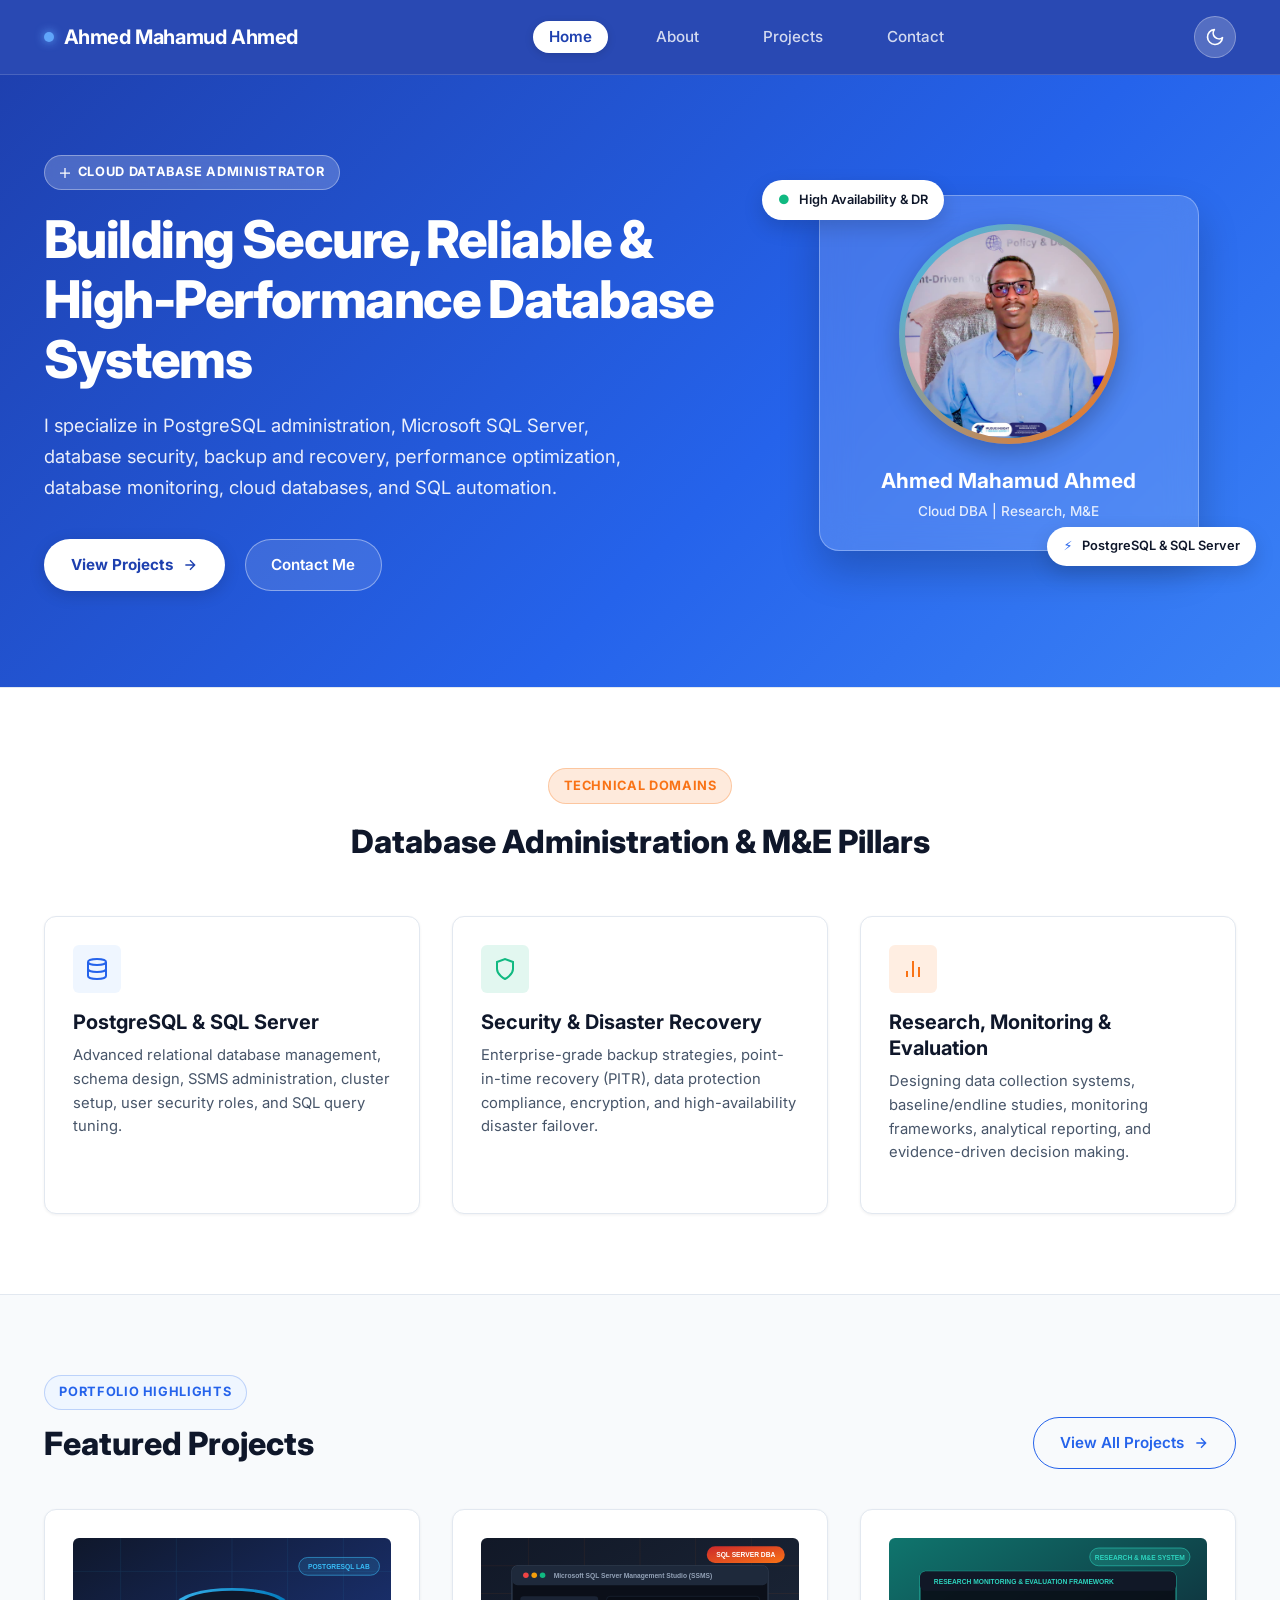
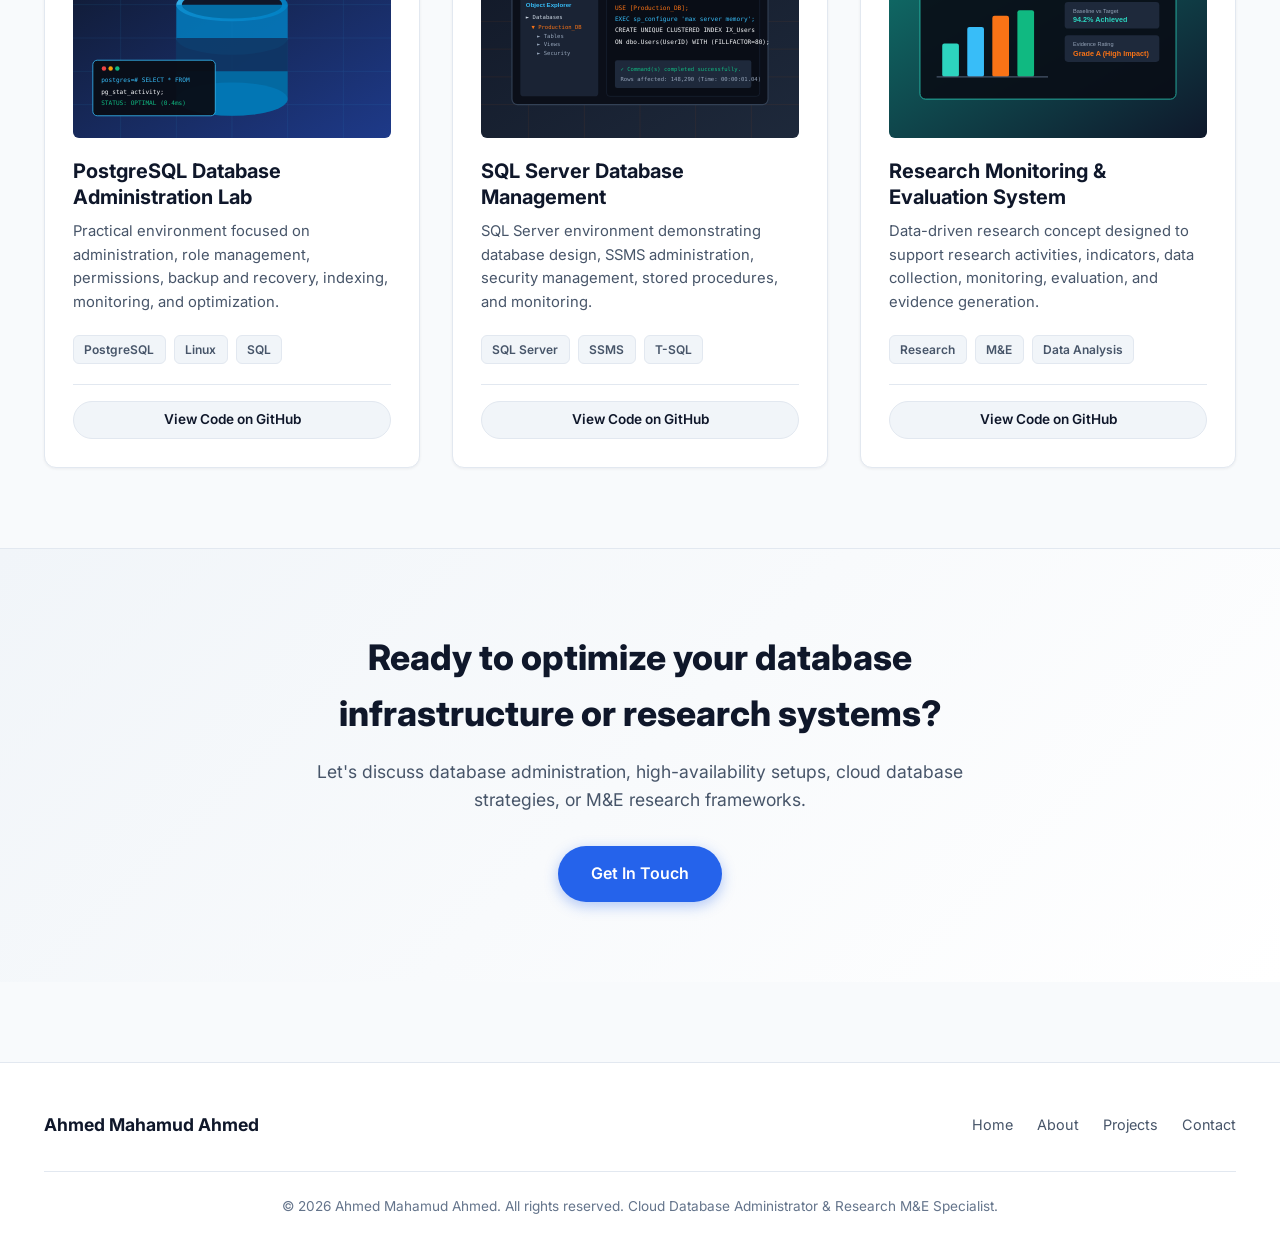
==== index.html @ e93e739c "Initial commit: Complete portfolio website for Ahmed Mahamud Ahmed" ====
<!DOCTYPE html>
<html lang="en" data-theme="light">
<head>
  <meta charset="UTF-8" />
  <meta name="viewport" content="width=device-width, initial-scale=1.0" />
  <title>Ahmed Mahamud Ahmed | Cloud Database Administrator</title>
  <meta name="description" content="Ahmed Mahamud Ahmed is a Computer Science professional focused on Cloud Database Administration, PostgreSQL, SQL Server, database security, performance optimization, research, monitoring and evaluation." />
  
  <!-- Open Graph Meta Tags -->
  <meta property="og:title" content="Ahmed Mahamud Ahmed | Cloud Database Administrator" />
  <meta property="og:description" content="Specializing in PostgreSQL administration, Microsoft SQL Server, database security, cloud databases, research, monitoring & evaluation." />
  <meta property="og:type" content="website" />
  <meta property="og:image" content="assets/images/profile/profile-photo.jpg" />

  <!-- Google Fonts & Stylesheet -->
  <link rel="preconnect" href="https://fonts.googleapis.com">
  <link rel="preconnect" href="https://fonts.gstatic.com" crossorigin>
  <link href="https://fonts.googleapis.com/css2?family=Inter:wght@400;500;600;700;800&display=swap" rel="stylesheet">
  <link rel="stylesheet" href="css/style.css" />
</head>
<body>

  <!-- Navigation Bar -->
  <header class="navbar" id="navbar">
    <div class="container nav-container">
      <a href="index.html" class="nav-brand">
        <span class="brand-dot"></span>
        Ahmed Mahamud Ahmed
      </a>

      <nav>
        <ul class="nav-links">
          <li><a href="index.html" class="nav-link active">Home</a></li>
          <li><a href="about.html" class="nav-link">About</a></li>
          <li><a href="projects.html" class="nav-link">Projects</a></li>
          <li><a href="contact.html" class="nav-link">Contact</a></li>
        </ul>
      </nav>

      <div class="nav-actions">
        <button class="theme-toggle-btn" aria-label="Toggle Theme"></button>
        <button class="mobile-toggle-btn" aria-label="Open Navigation Menu">☰</button>
      </div>
    </div>
  </header>

  <!-- Mobile Drawer Overlay -->
  <div class="mobile-menu-overlay" id="mobile-menu-overlay">
    <div class="mobile-drawer">
      <div class="mobile-drawer-header">
        <span class="nav-brand">Ahmed Mahamud</span>
        <button class="mobile-drawer-close mobile-toggle-btn" aria-label="Close Navigation Menu">✕</button>
      </div>
      <ul class="mobile-nav-links">
        <li><a href="index.html" class="mobile-nav-link active">Home</a></li>
        <li><a href="about.html" class="mobile-nav-link">About</a></li>
        <li><a href="projects.html" class="mobile-nav-link">Projects</a></li>
        <li><a href="contact.html" class="mobile-nav-link">Contact</a></li>
      </ul>
      <div style="margin-top: auto; padding-top: 2rem;">
        <button class="theme-toggle-btn" style="width: 100%; border-radius: var(--radius-md);" aria-label="Toggle Theme">Toggle Dark/Light Mode</button>
      </div>
    </div>
  </div>

  <main>
    <!-- HERO SECTION (Vivid Royal Blue Header in Light Mode) -->
    <section class="hero-section">
      <div class="container hero-grid">
        <div class="hero-content reveal">
          <div class="hero-badge">
            <span class="badge badge-hero">
              <svg width="12" height="12" viewBox="0 0 24 24" fill="none" stroke="currentColor" stroke-width="2.5"><path d="M12 2v20M2 12h20"></path></svg>
              CLOUD DATABASE ADMINISTRATOR
            </span>
          </div>

          <h1 class="hero-title">
            Building Secure, Reliable &amp; <span class="hero-title-accent">High-Performance</span> Database Systems
          </h1>

          <p class="hero-subtitle">
            I specialize in PostgreSQL administration, Microsoft SQL Server, database security, backup and recovery, performance optimization, database monitoring, cloud databases, and SQL automation.
          </p>

          <div class="hero-actions">
            <a href="projects.html" class="btn btn-hero-white">
              View Projects
              <svg width="16" height="16" viewBox="0 0 24 24" fill="none" stroke="currentColor" stroke-width="2"><path d="M5 12h14M12 5l7 7-7 7"></path></svg>
            </a>
            <a href="contact.html" class="btn btn-hero-outline">
              Contact Me
            </a>
          </div>
        </div>

        <!-- HERO PROFILE CARD -->
        <div class="hero-visual-container reveal">
          <div class="stat-pill stat-pill-top">
            <span style="color: #10B981;">●</span> High Availability &amp; DR
          </div>

          <div class="profile-card">
            <div class="profile-image-frame">
              <img src="assets/images/profile/profile-photo.jpg" alt="Ahmed Mahamud Ahmed" class="profile-img-preview" />
            </div>

            <div class="profile-info">
              <h3>Ahmed Mahamud Ahmed</h3>
              <p>Cloud DBA | Research, M&amp;E</p>
            </div>
          </div>

          <div class="stat-pill stat-pill-bottom">
            <span style="color: #2563EB;">⚡</span> PostgreSQL &amp; SQL Server
          </div>
        </div>
      </div>
    </section>

    <!-- CORE EXPERTISE OVERVIEW -->
    <section class="section-padding" style="background-color: var(--bg-secondary); border-top: 1px solid var(--border-color); border-bottom: 1px solid var(--border-color);">
      <div class="container">
        <div style="text-align: center; max-width: 650px; margin: 0 auto 3rem auto;" class="reveal">
          <span class="badge badge-warm" style="margin-bottom: 0.8rem;">TECHNICAL DOMAINS</span>
          <h2 style="font-size: 2rem; font-weight: 800; color: var(--text-primary);">Database Administration &amp; M&amp;E Pillars</h2>
        </div>

        <div class="grid grid-3">
          <div class="card reveal">
            <div class="tech-icon-box" style="margin-bottom: 1rem;">
              <svg width="24" height="24" viewBox="0 0 24 24" fill="none" stroke="currentColor" stroke-width="2"><ellipse cx="12" cy="5" rx="9" ry="3"></ellipse><path d="M21 12c0 1.66-4 3-9 3s-9-1.34-9-3"></path><path d="M3 5v14c0 1.66 4 3 9 3s9-1.34 9-3V5"></path></svg>
            </div>
            <h3 class="card-title">PostgreSQL &amp; SQL Server</h3>
            <p class="card-desc">Advanced relational database management, schema design, SSMS administration, cluster setup, user security roles, and SQL query tuning.</p>
          </div>

          <div class="card reveal">
            <div class="tech-icon-box" style="margin-bottom: 1rem; background: rgba(16, 185, 129, 0.12); color: #10B981;">
              <svg width="24" height="24" viewBox="0 0 24 24" fill="none" stroke="currentColor" stroke-width="2"><path d="M12 22s8-4 8-10V5l-8-3-8 3v7c0 6 8 10 8 10z"></path></svg>
            </div>
            <h3 class="card-title">Security &amp; Disaster Recovery</h3>
            <p class="card-desc">Enterprise-grade backup strategies, point-in-time recovery (PITR), data protection compliance, encryption, and high-availability disaster failover.</p>
          </div>

          <div class="card reveal">
            <div class="tech-icon-box" style="margin-bottom: 1rem; background: rgba(249, 115, 22, 0.12); color: var(--accent-warm);">
              <svg width="24" height="24" viewBox="0 0 24 24" fill="none" stroke="currentColor" stroke-width="2"><line x1="18" y1="20" x2="18" y2="10"></line><line x1="12" y1="20" x2="12" y2="4"></line><line x1="6" y1="20" x2="6" y2="14"></line></svg>
            </div>
            <h3 class="card-title">Research, Monitoring &amp; Evaluation</h3>
            <p class="card-desc">Designing data collection systems, baseline/endline studies, monitoring frameworks, analytical reporting, and evidence-driven decision making.</p>
          </div>
        </div>
      </div>
    </section>

    <!-- FEATURED PROJECTS HIGHLIGHT -->
    <section class="section-padding">
      <div class="container">
        <div style="display: flex; justify-content: space-between; align-items: flex-end; margin-bottom: 2.5rem;" class="reveal">
          <div>
            <span class="badge badge-primary" style="margin-bottom: 0.5rem;">PORTFOLIO HIGHLIGHTS</span>
            <h2 style="font-size: 2rem; font-weight: 800; color: var(--text-primary);">Featured Projects</h2>
          </div>
          <a href="projects.html" class="btn btn-outline">
            View All Projects
            <svg width="16" height="16" viewBox="0 0 24 24" fill="none" stroke="currentColor" stroke-width="2"><path d="M5 12h14M12 5l7 7-7 7"></path></svg>
          </a>
        </div>

        <div class="grid grid-3">
          <div class="card reveal">
            <div class="card-img-container">
              <img src="assets/images/projects/project1.svg" alt="PostgreSQL Lab" class="card-img" />
            </div>
            <h3 class="card-title">PostgreSQL Database Administration Lab</h3>
            <p class="card-desc">Practical environment focused on administration, role management, permissions, backup and recovery, indexing, monitoring, and optimization.</p>
            <div class="card-tags">
              <span class="tech-tag">PostgreSQL</span>
              <span class="tech-tag">Linux</span>
              <span class="tech-tag">SQL</span>
            </div>
            <div class="card-actions">
              <a href="https://github.com/Garjoox/Ahmed-mohamud" target="_blank" rel="noopener" class="btn btn-secondary btn-sm" style="width: 100%; text-align: center;">View Code on GitHub</a>
            </div>
          </div>

          <div class="card reveal">
            <div class="card-img-container">
              <img src="assets/images/projects/project2.svg" alt="SQL Server Management" class="card-img" />
            </div>
            <h3 class="card-title">SQL Server Database Management</h3>
            <p class="card-desc">SQL Server environment demonstrating database design, SSMS administration, security management, stored procedures, and monitoring.</p>
            <div class="card-tags">
              <span class="tech-tag">SQL Server</span>
              <span class="tech-tag">SSMS</span>
              <span class="tech-tag">T-SQL</span>
            </div>
            <div class="card-actions">
              <a href="https://github.com/Garjoox/Ahmed-mohamud" target="_blank" rel="noopener" class="btn btn-secondary btn-sm" style="width: 100%; text-align: center;">View Code on GitHub</a>
            </div>
          </div>

          <div class="card reveal">
            <div class="card-img-container">
              <img src="assets/images/projects/project6.svg" alt="Research Monitoring & Evaluation" class="card-img" />
            </div>
            <h3 class="card-title">Research Monitoring &amp; Evaluation System</h3>
            <p class="card-desc">Data-driven research concept designed to support research activities, indicators, data collection, monitoring, evaluation, and evidence generation.</p>
            <div class="card-tags">
              <span class="tech-tag">Research</span>
              <span class="tech-tag">M&amp;E</span>
              <span class="tech-tag">Data Analysis</span>
            </div>
            <div class="card-actions">
              <a href="https://github.com/Garjoox/Ahmed-mohamud" target="_blank" rel="noopener" class="btn btn-secondary btn-sm" style="width: 100%; text-align: center;">View Code on GitHub</a>
            </div>
          </div>
        </div>
      </div>
    </section>

    <!-- CALL TO ACTION BANNER -->
    <section class="section-padding" style="background: linear-gradient(135deg, var(--bg-tertiary) 0%, var(--bg-secondary) 100%); border-top: 1px solid var(--border-color);">
      <div class="container" style="text-align: center; max-width: 750px;">
        <h2 style="font-size: 2.2rem; font-weight: 800; color: var(--text-primary); margin-bottom: 1rem;" class="reveal">
          Ready to optimize your database infrastructure or research systems?
        </h2>
        <p style="font-size: 1.1rem; color: var(--text-secondary); margin-bottom: 2rem;" class="reveal">
          Let's discuss database administration, high-availability setups, cloud database strategies, or M&amp;E research frameworks.
        </p>
        <a href="contact.html" class="btn btn-primary reveal" style="padding: 0.9rem 2rem; font-size: 1rem;">
          Get In Touch
        </a>
      </div>
    </section>
  </main>

  <!-- Footer -->
  <footer class="footer">
    <div class="container">
      <div class="footer-content">
        <div class="footer-brand">
          Ahmed Mahamud Ahmed
        </div>
        <ul class="footer-links">
          <li><a href="index.html" class="footer-link">Home</a></li>
          <li><a href="about.html" class="footer-link">About</a></li>
          <li><a href="projects.html" class="footer-link">Projects</a></li>
          <li><a href="contact.html" class="footer-link">Contact</a></li>
        </ul>
      </div>
      <div class="footer-bottom">
        &copy; 2026 Ahmed Mahamud Ahmed. All rights reserved. Cloud Database Administrator &amp; Research M&amp;E Specialist.
      </div>
    </div>
  </footer>

  <!-- JavaScript Modules -->
  <script src="js/theme.js"></script>
  <script src="js/main.js"></script>
</body>
</html>
---- css/style.css ----
/* ==========================================================================
   AHMED MAHAMUD AHMED - PORTFOLIO DESIGN SYSTEM
   Cloud Database Administrator | PostgreSQL | SQL Server | Research M&E
   ========================================================================== */

/* --------------------------------------------------------------------------
   1. CSS Custom Properties / Design Tokens
   -------------------------------------------------------------------------- */
:root {
  /* Default Light Theme Palette (Inspired by Vibrant Royal Blue Header) */
  --bg-primary: #F8FAFC;
  --bg-secondary: #FFFFFF;
  --bg-tertiary: #F1F5F9;
  --bg-glass: rgba(255, 255, 255, 0.85);
  
  --hero-bg: linear-gradient(135deg, #1E40AF 0%, #2563EB 60%, #3B82F6 100%);
  --hero-text: #FFFFFF;
  --hero-text-muted: rgba(255, 255, 255, 0.9);
  
  --text-primary: #0F172A;
  --text-secondary: #475569;
  --text-muted: #64748B;
  
  --accent-primary: #2563EB;
  --accent-hover: #1D4ED8;
  --accent-light: #EFF6FF;
  --accent-secondary: #0D9488;
  --accent-warm: #F97316;
  
  --border-color: #E2E8F0;
  --border-focus: #2563EB;
  --glass-border: rgba(226, 232, 240, 0.8);
  
  --shadow-sm: 0 1px 3px rgba(15, 23, 42, 0.06);
  --shadow-md: 0 4px 12px rgba(15, 23, 42, 0.08);
  --shadow-lg: 0 12px 28px rgba(15, 23, 42, 0.12);
  --shadow-glow: 0 0 30px rgba(37, 99, 235, 0.25);
  
  --radius-sm: 6px;
  --radius-md: 12px;
  --radius-lg: 20px;
  --radius-full: 9999px;
  
  --font-family: 'Inter', system-ui, -apple-system, BlinkMacSystemFont, 'Segoe UI', Roboto, sans-serif;
  --font-code: 'JetBrains Mono', Consolas, Monaco, monospace;
  --transition-fast: 0.2s cubic-bezier(0.4, 0, 0.2, 1);
  --transition-normal: 0.3s cubic-bezier(0.4, 0, 0.2, 1);
}

[data-theme="dark"] {
  /* Dark Theme Palette */
  --bg-primary: #0B0F19;
  --bg-secondary: #111827;
  --bg-tertiary: #1E293B;
  --bg-glass: rgba(17, 24, 39, 0.88);
  
  --hero-bg: linear-gradient(135deg, #0B0F19 0%, #1E293B 70%, #0F172A 100%);
  --hero-text: #F8FAFC;
  --hero-text-muted: #94A3B8;
  
  --text-primary: #F8FAFC;
  --text-secondary: #94A3B8;
  --text-muted: #64748B;
  
  --accent-primary: #38BDF8;
  --accent-hover: #7DD3FC;
  --accent-light: rgba(56, 189, 248, 0.12);
  --accent-secondary: #2DD4BF;
  --accent-warm: #FB923C;
  
  --border-color: #1E293B;
  --border-focus: #38BDF8;
  --glass-border: rgba(255, 255, 255, 0.1);
  
  --shadow-sm: 0 1px 3px rgba(0, 0, 0, 0.4);
  --shadow-md: 0 4px 14px rgba(0, 0, 0, 0.45);
  --shadow-lg: 0 16px 32px rgba(0, 0, 0, 0.6);
  --shadow-glow: 0 0 30px rgba(56, 189, 248, 0.25);
}

/* --------------------------------------------------------------------------
   2. Reset & Global Styles
   -------------------------------------------------------------------------- */
*, *::before, *::after {
  box-sizing: border-box;
  margin: 0;
  padding: 0;
}

html {
  scroll-behavior: smooth;
  font-size: 16px;
}

body {
  font-family: var(--font-family);
  background-color: var(--bg-primary);
  color: var(--text-primary);
  line-height: 1.6;
  transition: background-color var(--transition-normal), color var(--transition-normal);
  overflow-x: hidden;
  min-height: 100vh;
  display: flex;
  flex-direction: column;
}

main {
  flex: 1 0 auto;
}

a {
  color: var(--accent-primary);
  text-decoration: none;
  transition: color var(--transition-fast);
}

a:hover {
  color: var(--accent-hover);
}

img {
  max-width: 100%;
  height: auto;
  display: block;
}

button, input, select, textarea {
  font-family: inherit;
  font-size: inherit;
}

:focus-visible {
  outline: 2px solid var(--accent-primary);
  outline-offset: 3px;
}

/* --------------------------------------------------------------------------
   3. Container & Layout Utilities
   -------------------------------------------------------------------------- */
.container {
  width: 100%;
  max-width: 1240px;
  margin: 0 auto;
  padding: 0 1.5rem;
}

.section-padding {
  padding: 5rem 0;
}

.grid {
  display: grid;
  gap: 2rem;
}

.grid-1 { grid-template-columns: 1fr; }
.grid-2 { grid-template-columns: repeat(2, 1fr); }
.grid-3 { grid-template-columns: repeat(3, 1fr); }
.grid-4 { grid-template-columns: repeat(4, 1fr); }

@media (max-width: 1024px) {
  .grid-3, .grid-4 { grid-template-columns: repeat(2, 1fr); }
}

@media (max-width: 640px) {
  .grid-2, .grid-3, .grid-4 { grid-template-columns: 1fr; }
  .section-padding { padding: 3.5rem 0; }
}

/* Flex utilities */
.flex { display: flex; }
.flex-col { flex-direction: column; }
.items-center { align-items: center; }
.justify-between { justify-content: space-between; }
.justify-center { justify-content: center; }
.gap-1 { gap: 0.5rem; }
.gap-2 { gap: 1rem; }
.gap-3 { gap: 1.5rem; }
.gap-4 { gap: 2rem; }

/* --------------------------------------------------------------------------
   4. Navigation Bar
   -------------------------------------------------------------------------- */
.navbar {
  position: sticky;
  top: 0;
  z-index: 1000;
  background-color: var(--bg-glass);
  backdrop-filter: blur(12px);
  -webkit-backdrop-filter: blur(12px);
  border-bottom: 1px solid var(--glass-border);
  transition: background-color var(--transition-normal), border-color var(--transition-normal);
  padding: 1rem 0;
}

[data-theme="light"] .navbar {
  background-color: rgba(30, 64, 175, 0.95);
  border-bottom: 1px solid rgba(255, 255, 255, 0.15);
}

.nav-container {
  display: flex;
  align-items: center;
  justify-content: space-between;
}

.nav-brand {
  font-size: 1.25rem;
  font-weight: 700;
  color: var(--text-primary);
  display: flex;
  align-items: center;
  gap: 0.6rem;
  letter-spacing: -0.02em;
}

[data-theme="light"] .nav-brand {
  color: #FFFFFF;
}

.brand-dot {
  width: 10px;
  height: 10px;
  background-color: var(--accent-primary);
  border-radius: 50%;
  box-shadow: 0 0 10px var(--accent-primary);
}

[data-theme="light"] .brand-dot {
  background-color: #60A5FA;
  box-shadow: 0 0 10px #60A5FA;
}

.nav-links {
  display: flex;
  align-items: center;
  gap: 2rem;
  list-style: none;
}

.nav-link {
  font-weight: 500;
  font-size: 0.95rem;
  color: var(--text-secondary);
  position: relative;
  padding: 0.4rem 1rem;
  border-radius: var(--radius-full);
  transition: all var(--transition-fast);
}

[data-theme="light"] .nav-link {
  color: rgba(255, 255, 255, 0.8);
}

.nav-link:hover {
  color: var(--accent-primary);
}

[data-theme="light"] .nav-link:hover {
  color: #FFFFFF;
  background: rgba(255, 255, 255, 0.15);
}

.nav-link.active {
  color: var(--accent-primary);
  font-weight: 600;
}

[data-theme="light"] .nav-link.active {
  color: #1E40AF;
  background-color: #FFFFFF;
  box-shadow: 0 2px 8px rgba(0, 0, 0, 0.15);
}

.nav-actions {
  display: flex;
  align-items: center;
  gap: 1rem;
}

/* Theme Toggle Button */
.theme-toggle-btn {
  background: var(--bg-tertiary);
  border: 1px solid var(--border-color);
  color: var(--text-primary);
  width: 42px;
  height: 42px;
  border-radius: var(--radius-full);
  display: flex;
  align-items: center;
  justify-content: center;
  cursor: pointer;
  transition: all var(--transition-fast);
}

[data-theme="light"] .theme-toggle-btn {
  background: rgba(255, 255, 255, 0.2);
  border-color: rgba(255, 255, 255, 0.3);
  color: #FFFFFF;
}

.theme-toggle-btn:hover {
  border-color: var(--accent-primary);
  color: var(--accent-primary);
  transform: translateY(-1px);
}

[data-theme="light"] .theme-toggle-btn:hover {
  background: rgba(255, 255, 255, 0.3);
  color: #FFFFFF;
}

/* Mobile Hamburger Toggle */
.mobile-toggle-btn {
  display: none;
  background: none;
  border: none;
  color: var(--text-primary);
  font-size: 1.5rem;
  cursor: pointer;
  padding: 0.4rem;
}

[data-theme="light"] .mobile-toggle-btn {
  color: #FFFFFF;
}

/* Mobile Menu Drawer */
.mobile-menu-overlay {
  position: fixed;
  top: 0;
  left: 0;
  width: 100vw;
  height: 100vh;
  background: rgba(15, 23, 42, 0.6);
  backdrop-filter: blur(4px);
  z-index: 1050;
  opacity: 0;
  visibility: hidden;
  transition: all var(--transition-normal);
}

.mobile-menu-overlay.is-active {
  opacity: 1;
  visibility: visible;
}

.mobile-drawer {
  position: fixed;
  top: 0;
  right: -300px;
  width: 280px;
  height: 100vh;
  background: var(--bg-secondary);
  z-index: 1100;
  padding: 2rem 1.5rem;
  display: flex;
  flex-direction: column;
  justify-content: space-between;
  box-shadow: var(--shadow-lg);
  transition: right var(--transition-normal);
}

.mobile-menu-overlay.is-active .mobile-drawer {
  right: 0;
}

.mobile-drawer-header {
  display: flex;
  align-items: center;
  justify-content: space-between;
  padding-bottom: 1.5rem;
  border-bottom: 1px solid var(--border-color);
}

.mobile-nav-links {
  list-style: none;
  display: flex;
  flex-direction: column;
  gap: 1.25rem;
  margin-top: 2rem;
}

.mobile-nav-link {
  font-size: 1.1rem;
  font-weight: 600;
  color: var(--text-primary);
  display: block;
}

.mobile-nav-link.active {
  color: var(--accent-primary);
}

@media (max-width: 860px) {
  .nav-links { display: none; }
  .mobile-toggle-btn { display: block; }
}

/* --------------------------------------------------------------------------
   5. Buttons & Badges
   -------------------------------------------------------------------------- */
.btn {
  display: inline-flex;
  align-items: center;
  justify-content: center;
  gap: 0.6rem;
  font-weight: 600;
  font-size: 0.95rem;
  padding: 0.8rem 1.6rem;
  border-radius: var(--radius-full);
  border: 1px solid transparent;
  cursor: pointer;
  transition: all var(--transition-fast);
  text-decoration: none;
}

.btn-primary {
  background-color: var(--accent-primary);
  color: #FFFFFF;
  box-shadow: 0 4px 14px rgba(37, 99, 235, 0.35);
}

.btn-primary:hover {
  background-color: var(--accent-hover);
  color: #FFFFFF;
  transform: translateY(-2px);
  box-shadow: 0 6px 20px rgba(37, 99, 235, 0.45);
}

.btn-hero-white {
  background-color: #FFFFFF;
  color: #1E40AF;
  font-weight: 700;
  box-shadow: 0 4px 16px rgba(0, 0, 0, 0.15);
}

.btn-hero-white:hover {
  background-color: #F8FAFC;
  transform: translateY(-2px);
  box-shadow: 0 6px 20px rgba(0, 0, 0, 0.25);
  color: #1E3A8A;
}

.btn-hero-outline {
  background: rgba(255, 255, 255, 0.12);
  color: #FFFFFF;
  border: 1px solid rgba(255, 255, 255, 0.4);
}

.btn-hero-outline:hover {
  background: rgba(255, 255, 255, 0.25);
  border-color: #FFFFFF;
  color: #FFFFFF;
  transform: translateY(-2px);
}

.btn-secondary {
  background-color: var(--bg-tertiary);
  color: var(--text-primary);
  border-color: var(--border-color);
}

.btn-secondary:hover {
  background-color: var(--bg-secondary);
  border-color: var(--accent-primary);
  color: var(--accent-primary);
  transform: translateY(-2px);
}

.btn-outline {
  background: transparent;
  color: var(--accent-primary);
  border-color: var(--accent-primary);
}

.btn-outline:hover {
  background: var(--accent-light);
  transform: translateY(-2px);
}

.btn-sm {
  padding: 0.45rem 1rem;
  font-size: 0.85rem;
}

.badge {
  display: inline-flex;
  align-items: center;
  gap: 0.4rem;
  padding: 0.4rem 0.9rem;
  border-radius: var(--radius-full);
  font-size: 0.8rem;
  font-weight: 700;
  letter-spacing: 0.05em;
  text-transform: uppercase;
}

.badge-primary {
  background: var(--accent-light);
  color: var(--accent-primary);
  border: 1px solid rgba(37, 99, 235, 0.25);
}

.badge-hero {
  background: rgba(255, 255, 255, 0.2);
  color: #FFFFFF;
  border: 1px solid rgba(255, 255, 255, 0.35);
  backdrop-filter: blur(6px);
}

.badge-warm {
  background: rgba(249, 115, 22, 0.15);
  color: var(--accent-warm);
  border: 1px solid rgba(249, 115, 22, 0.3);
}

.tech-tag {
  display: inline-block;
  padding: 0.25rem 0.65rem;
  background-color: var(--bg-tertiary);
  color: var(--text-secondary);
  border: 1px solid var(--border-color);
  border-radius: var(--radius-sm);
  font-size: 0.75rem;
  font-weight: 600;
}

/* --------------------------------------------------------------------------
   6. Hero Section (Vivid Royal Blue Header in Light Mode)
   -------------------------------------------------------------------------- */
.hero-section {
  padding: 5rem 0 6rem 0;
  position: relative;
  background: var(--hero-bg);
  transition: background var(--transition-normal);
}

[data-theme="light"] .hero-section {
  color: var(--hero-text);
}

.hero-grid {
  display: grid;
  grid-template-columns: 1.2fr 0.8fr;
  align-items: center;
  gap: 3.5rem;
}

.hero-badge {
  margin-bottom: 1.25rem;
}

.hero-title {
  font-size: 3.25rem;
  font-weight: 800;
  line-height: 1.15;
  color: var(--hero-text);
  margin-bottom: 1.25rem;
  letter-spacing: -0.03em;
}

[data-theme="dark"] .hero-title-accent {
  background: linear-gradient(135deg, var(--accent-primary) 0%, var(--accent-secondary) 100%);
  -webkit-background-clip: text;
  -webkit-text-fill-color: transparent;
}

[data-theme="light"] .hero-title-accent {
  color: #FFFFFF;
}

.hero-subtitle {
  font-size: 1.15rem;
  color: var(--hero-text-muted);
  margin-bottom: 2.25rem;
  max-width: 620px;
  line-height: 1.7;
}

.hero-actions {
  display: flex;
  align-items: center;
  gap: 1.25rem;
  flex-wrap: wrap;
}

/* Hero Profile Frame & Visual Container */
.hero-visual-container {
  position: relative;
  display: flex;
  justify-content: center;
  align-items: center;
}

.profile-card {
  background: var(--bg-secondary);
  border: 1px solid var(--border-color);
  border-radius: var(--radius-lg);
  padding: 1.75rem;
  box-shadow: var(--shadow-lg), var(--shadow-glow);
  position: relative;
  width: 100%;
  max-width: 380px;
  text-align: center;
  transition: transform var(--transition-normal), border-color var(--transition-normal);
}

[data-theme="light"] .profile-card {
  background: rgba(255, 255, 255, 0.15);
  backdrop-filter: blur(16px);
  -webkit-backdrop-filter: blur(16px);
  border: 1px solid rgba(255, 255, 255, 0.3);
  box-shadow: 0 20px 40px rgba(0, 0, 0, 0.2);
}

.profile-card:hover {
  transform: translateY(-4px);
}

.profile-image-frame {
  width: 220px;
  height: 220px;
  border-radius: var(--radius-full);
  margin: 0 auto 1.25rem auto;
  position: relative;
  padding: 6px;
  background: linear-gradient(135deg, #38BDF8, #F97316);
  box-shadow: 0 8px 24px rgba(0, 0, 0, 0.25);
}

.profile-img-preview {
  width: 100%;
  height: 100%;
  border-radius: var(--radius-full);
  object-fit: cover;
  background-color: var(--bg-tertiary);
  display: block;
}

.profile-info h3 {
  font-size: 1.3rem;
  font-weight: 700;
  color: var(--text-primary);
  margin-bottom: 0.2rem;
}

[data-theme="light"] .profile-info h3 {
  color: #FFFFFF;
}

.profile-info p {
  font-size: 0.85rem;
  color: var(--text-secondary);
  font-weight: 500;
}

[data-theme="light"] .profile-info p {
  color: rgba(255, 255, 255, 0.85);
}

/* Floating Status Pills */
.stat-pill {
  position: absolute;
  background: var(--bg-secondary);
  border: 1px solid var(--border-color);
  padding: 0.6rem 1rem;
  border-radius: var(--radius-full);
  box-shadow: var(--shadow-md);
  display: flex;
  align-items: center;
  gap: 0.6rem;
  font-size: 0.8rem;
  font-weight: 600;
  color: var(--text-primary);
  z-index: 2;
  white-space: nowrap;
}

[data-theme="light"] .stat-pill {
  background: #FFFFFF;
  color: #0F172A;
  border: none;
  box-shadow: 0 8px 20px rgba(0, 0, 0, 0.15);
}

.stat-pill-top {
  top: -15px;
  left: -20px;
}

.stat-pill-bottom {
  bottom: -15px;
  right: -20px;
}

@media (max-width: 960px) {
  .hero-grid {
    grid-template-columns: 1fr;
    text-align: center;
    gap: 3rem;
  }
  .hero-title { font-size: 2.35rem; }
  .hero-subtitle { margin: 0 auto 2rem auto; }
  .hero-actions { justify-content: center; }
  .stat-pill-top { left: 0; }
  .stat-pill-bottom { right: 0; }
}

/* --------------------------------------------------------------------------
   7. Page Header (For Inner Pages)
   -------------------------------------------------------------------------- */
.page-header {
  padding: 4rem 0 3rem 0;
  background: var(--bg-tertiary);
  border-bottom: 1px solid var(--border-color);
  margin-bottom: 3.5rem;
}

[data-theme="light"] .page-header {
  background: linear-gradient(135deg, #1E40AF 0%, #2563EB 100%);
  color: #FFFFFF;
}

.page-header-title {
  font-size: 2.5rem;
  font-weight: 800;
  color: var(--text-primary);
  margin-bottom: 0.5rem;
  letter-spacing: -0.02em;
}

[data-theme="light"] .page-header-title {
  color: #FFFFFF;
}

.page-header-subtitle {
  font-size: 1.1rem;
  color: var(--text-secondary);
  max-width: 750px;
}

[data-theme="light"] .page-header-subtitle {
  color: rgba(255, 255, 255, 0.9);
}

/* --------------------------------------------------------------------------
   8. Cards & Grid System
   -------------------------------------------------------------------------- */
.card {
  background: var(--bg-secondary);
  border: 1px solid var(--border-color);
  border-radius: var(--radius-md);
  padding: 1.75rem;
  box-shadow: var(--shadow-sm);
  transition: all var(--transition-normal);
  display: flex;
  flex-direction: column;
}

.card:hover {
  transform: translateY(-4px);
  box-shadow: var(--shadow-md);
  border-color: var(--accent-primary);
}

.card-img-container {
  width: 100%;
  height: 200px;
  border-radius: var(--radius-sm);
  overflow: hidden;
  margin-bottom: 1.25rem;
  background-color: var(--bg-tertiary);
  position: relative;
}

.card-img {
  width: 100%;
  height: 100%;
  object-fit: cover;
  transition: transform var(--transition-normal);
}

.card:hover .card-img {
  transform: scale(1.04);
}

.card-title {
  font-size: 1.25rem;
  font-weight: 700;
  color: var(--text-primary);
  margin-bottom: 0.6rem;
  line-height: 1.3;
}

.card-desc {
  font-size: 0.925rem;
  color: var(--text-secondary);
  margin-bottom: 1.25rem;
  flex-grow: 1;
  line-height: 1.6;
}

.card-tags {
  display: flex;
  flex-wrap: wrap;
  gap: 0.5rem;
  margin-bottom: 1.25rem;
}

.card-actions {
  display: flex;
  align-items: center;
  justify-content: space-between;
  gap: 0.6rem;
  margin-top: auto;
  padding-top: 1rem;
  border-top: 1px solid var(--border-color);
}

/* --------------------------------------------------------------------------
   9. Technical Focus Cards (About Page)
   -------------------------------------------------------------------------- */
.tech-focus-card {
  background: var(--bg-secondary);
  border: 1px solid var(--border-color);
  border-radius: var(--radius-md);
  padding: 1.5rem;
  display: flex;
  align-items: flex-start;
  gap: 1.25rem;
  transition: all var(--transition-fast);
}

.tech-focus-card:hover {
  border-color: var(--accent-primary);
  box-shadow: var(--shadow-md);
  transform: translateY(-2px);
}

.tech-icon-box {
  width: 48px;
  height: 48px;
  border-radius: var(--radius-sm);
  background: var(--accent-light);
  color: var(--accent-primary);
  display: flex;
  align-items: center;
  justify-content: center;
  font-size: 1.4rem;
  flex-shrink: 0;
}

.tech-focus-content h4 {
  font-size: 1.05rem;
  font-weight: 700;
  color: var(--text-primary);
  margin-bottom: 0.25rem;
}

.tech-focus-content p {
  font-size: 0.875rem;
  color: var(--text-secondary);
}

/* --------------------------------------------------------------------------
   10. Redesigned Contact Form & Section (Clean, Centered, No Direct Channels)
   -------------------------------------------------------------------------- */
.contact-container-centered {
  max-width: 780px;
  margin: 0 auto;
}

.contact-card-redesigned {
  background: var(--bg-secondary);
  border: 1px solid var(--border-color);
  border-radius: var(--radius-lg);
  padding: 2.5rem 3rem;
  box-shadow: var(--shadow-lg);
}

@media (max-width: 640px) {
  .contact-card-redesigned { padding: 1.75rem 1.25rem; }
}

.contact-header-chips {
  display: flex;
  flex-wrap: wrap;
  justify-content: center;
  gap: 1rem;
  margin-bottom: 2rem;
}

.contact-chip {
  display: inline-flex;
  align-items: center;
  gap: 0.5rem;
  padding: 0.6rem 1.2rem;
  background: var(--bg-tertiary);
  border: 1px solid var(--border-color);
  border-radius: var(--radius-full);
  font-size: 0.875rem;
  font-weight: 600;
  color: var(--text-primary);
  text-decoration: none;
  transition: all var(--transition-fast);
}

.contact-chip:hover {
  border-color: var(--accent-primary);
  color: var(--accent-primary);
  transform: translateY(-2px);
}

.form-group {
  margin-bottom: 1.5rem;
  display: flex;
  flex-direction: column;
  gap: 0.5rem;
}

.form-label {
  font-weight: 600;
  font-size: 0.9rem;
  color: var(--text-primary);
}

.form-input, .form-textarea, .form-select {
  width: 100%;
  padding: 0.85rem 1.1rem;
  background: var(--bg-primary);
  border: 1px solid var(--border-color);
  border-radius: var(--radius-md);
  color: var(--text-primary);
  transition: all var(--transition-fast);
}

.form-input:focus, .form-textarea:focus, .form-select:focus {
  border-color: var(--border-focus);
  box-shadow: 0 0 0 3px rgba(37, 99, 235, 0.18);
  outline: none;
}

.form-error-msg {
  font-size: 0.8rem;
  color: #EF4444;
  display: none;
}

.form-group.has-error .form-input,
.form-group.has-error .form-textarea {
  border-color: #EF4444;
}

.form-group.has-error .form-error-msg {
  display: block;
}

/* --------------------------------------------------------------------------
   11. Toast Notification Component
   -------------------------------------------------------------------------- */
.toast-container {
  position: fixed;
  bottom: 2rem;
  right: 2rem;
  z-index: 3000;
  display: flex;
  flex-direction: column;
  gap: 0.75rem;
}

.toast {
  background: var(--bg-secondary);
  color: var(--text-primary);
  border: 1px solid var(--border-color);
  border-left: 4px solid var(--accent-primary);
  padding: 0.9rem 1.4rem;
  border-radius: var(--radius-sm);
  box-shadow: var(--shadow-lg);
  font-size: 0.9rem;
  font-weight: 600;
  display: flex;
  align-items: center;
  gap: 0.8rem;
  animation: toastSlideIn 0.3s ease forwards;
}

.toast-success { border-left-color: #10B981; }
.toast-error { border-left-color: #EF4444; }

@keyframes toastSlideIn {
  from { transform: translateX(100%); opacity: 0; }
  to { transform: translateX(0); opacity: 1; }
}

/* --------------------------------------------------------------------------
   12. Scroll Reveal Animations
   -------------------------------------------------------------------------- */
.reveal {
  opacity: 0;
  transform: translateY(30px);
  transition: opacity 0.6s cubic-bezier(0.4, 0, 0.2, 1), transform 0.6s cubic-bezier(0.4, 0, 0.2, 1);
}

.reveal.active {
  opacity: 1;
  transform: translateY(0);
}

/* --------------------------------------------------------------------------
   13. Footer Component
   -------------------------------------------------------------------------- */
.footer {
  background: var(--bg-secondary);
  border-top: 1px solid var(--border-color);
  padding: 3rem 0 2rem 0;
  margin-top: 5rem;
}

.footer-content {
  display: flex;
  justify-content: space-between;
  align-items: center;
  flex-wrap: wrap;
  gap: 1.5rem;
  padding-bottom: 2rem;
  border-bottom: 1px solid var(--border-color);
}

.footer-brand {
  font-weight: 700;
  font-size: 1.1rem;
  color: var(--text-primary);
}

.footer-links {
  display: flex;
  gap: 1.5rem;
  list-style: none;
}

.footer-link {
  color: var(--text-secondary);
  font-size: 0.9rem;
}

.footer-link:hover {
  color: var(--accent-primary);
}

.footer-bottom {
  padding-top: 1.5rem;
  text-align: center;
  font-size: 0.85rem;
  color: var(--text-muted);
}
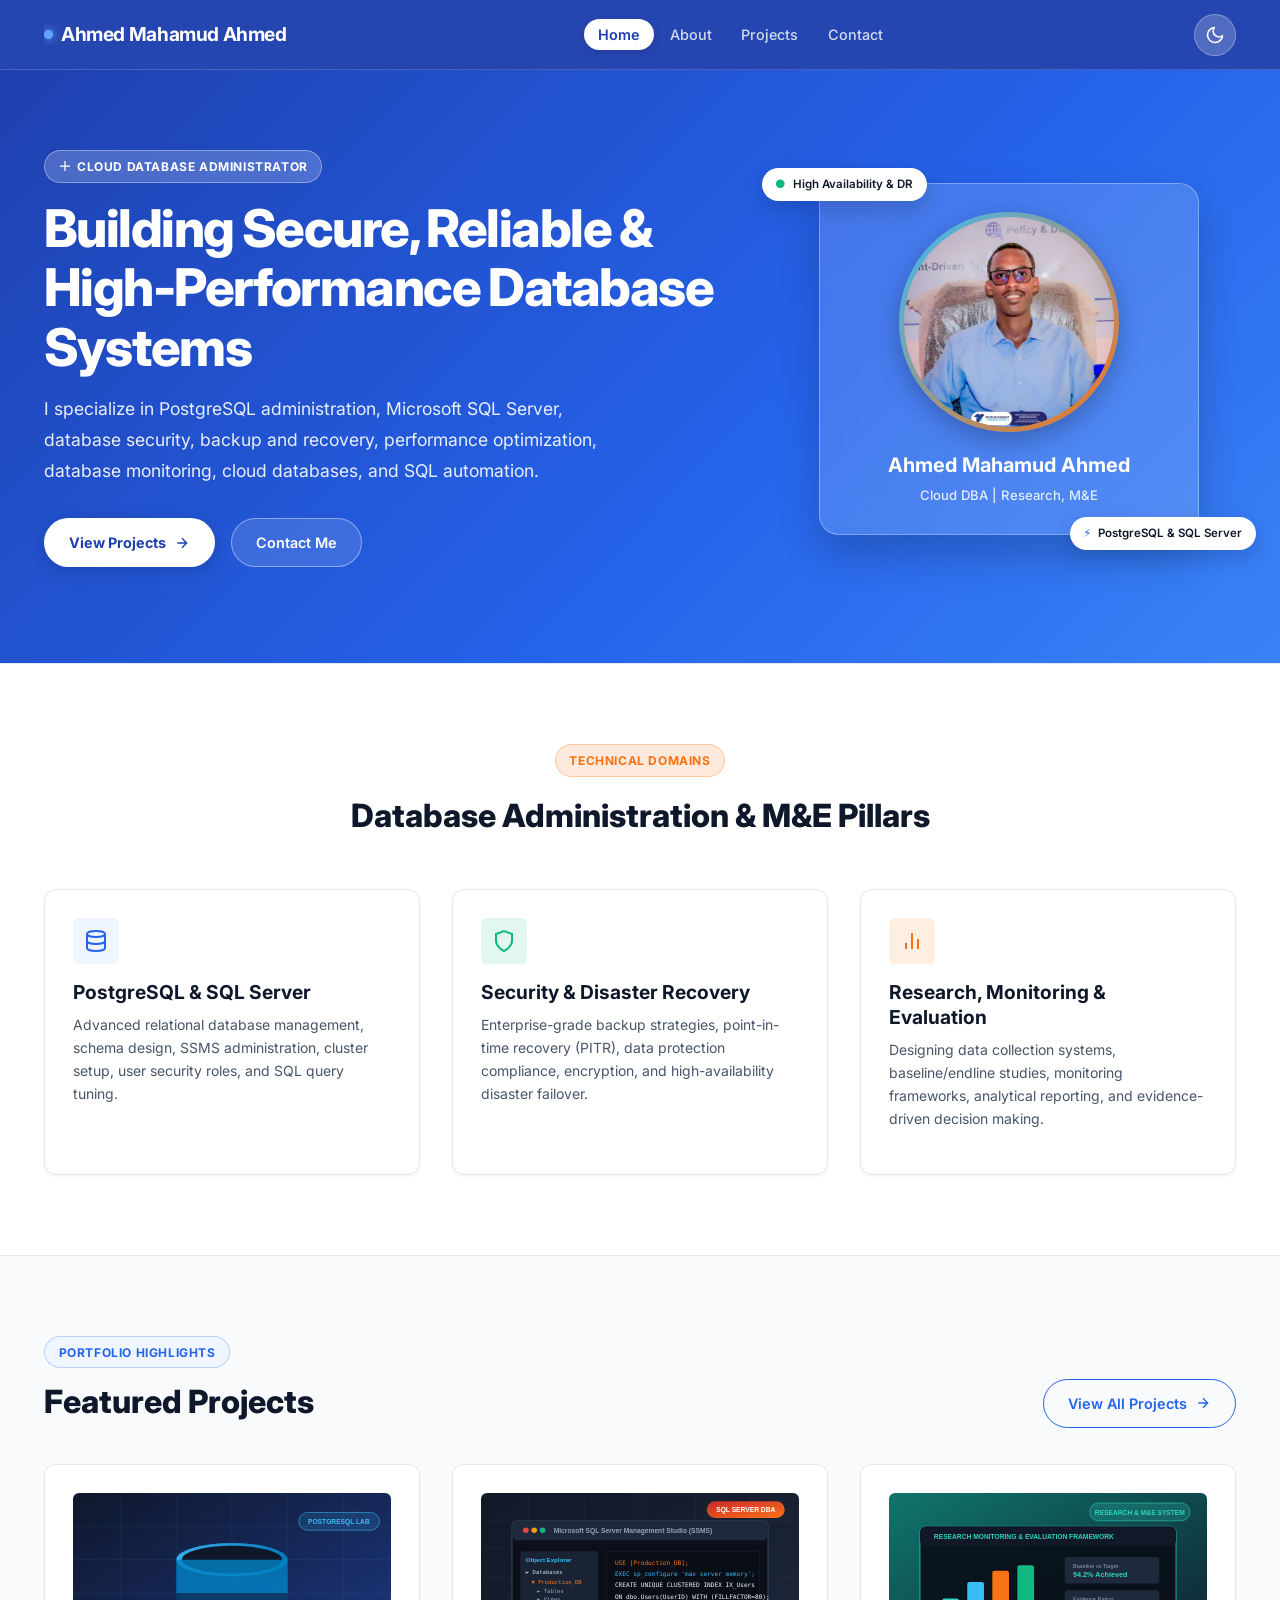
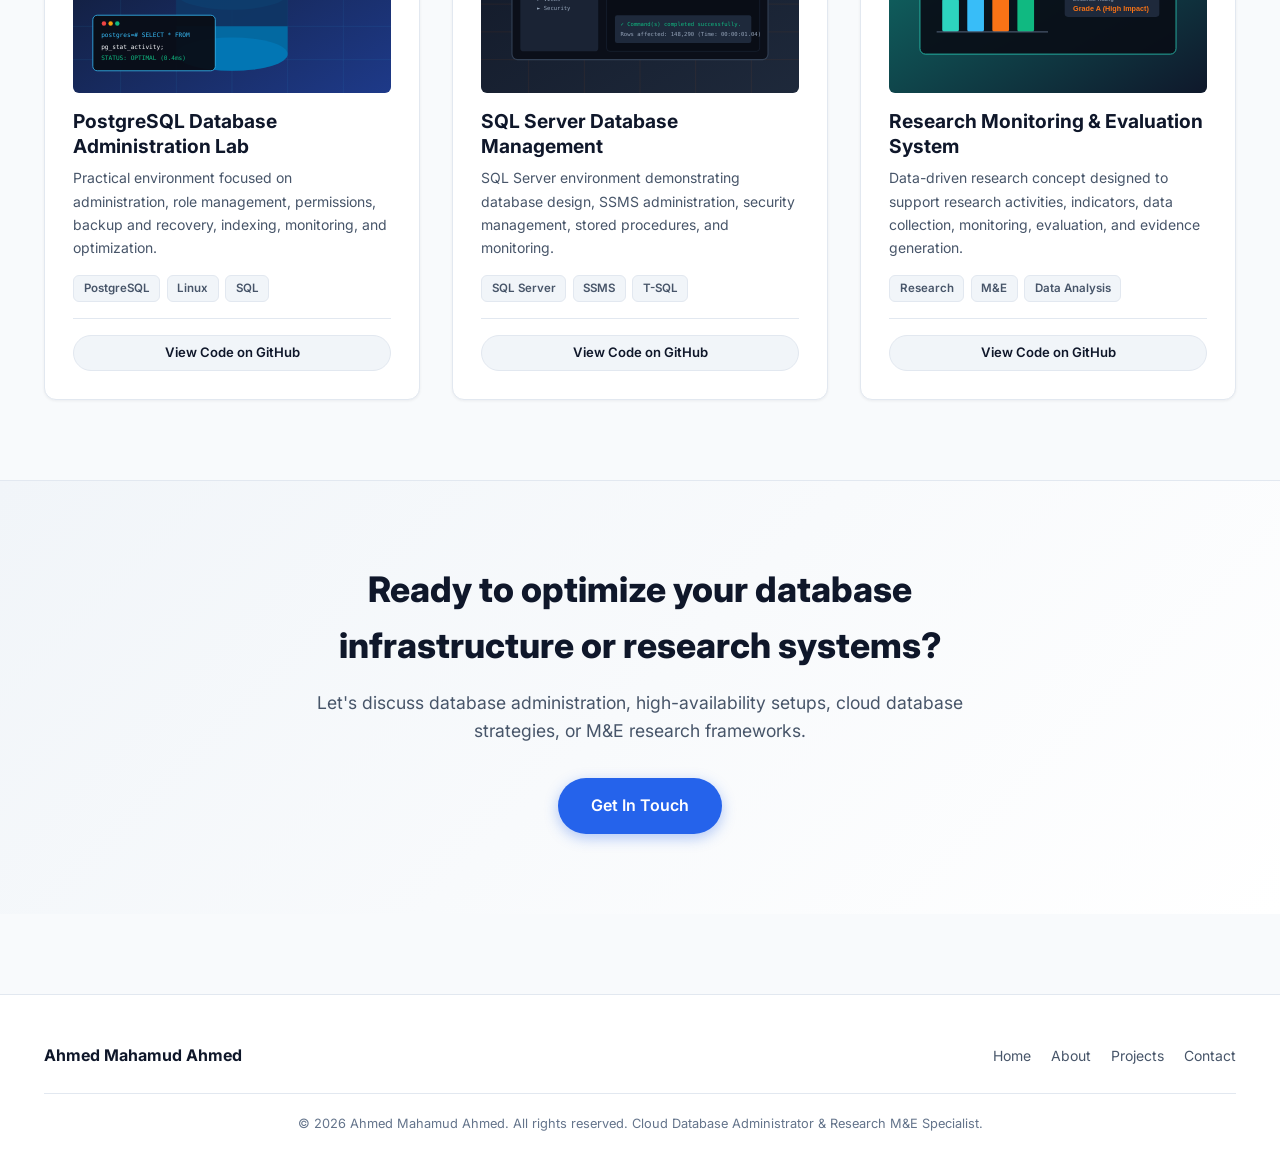
==== commit 1a6cc913: "Enhance mobile responsive design with fluid scaling, touch optimization and layout fixes" ====
--- a/index.html
+++ b/index.html
@@ -157,7 +157,7 @@
     <!-- FEATURED PROJECTS HIGHLIGHT -->
     <section class="section-padding">
       <div class="container">
-        <div style="display: flex; justify-content: space-between; align-items: flex-end; margin-bottom: 2.5rem;" class="reveal">
+        <div class="section-header-row reveal">
           <div>
             <span class="badge badge-primary" style="margin-bottom: 0.5rem;">PORTFOLIO HIGHLIGHTS</span>
             <h2 style="font-size: 2rem; font-weight: 800; color: var(--text-primary);">Featured Projects</h2>
--- a/css/style.css
+++ b/css/style.css
@@ -1,77 +1,75 @@
-/* ==========================================================================
+﻿/* ==========================================================================
    AHMED MAHAMUD AHMED - PORTFOLIO DESIGN SYSTEM
    Cloud Database Administrator | PostgreSQL | SQL Server | Research M&E
+   Mobile-First Professional Responsive Design
    ========================================================================== */
 
 /* --------------------------------------------------------------------------
    1. CSS Custom Properties / Design Tokens
    -------------------------------------------------------------------------- */
 :root {
-  /* Default Light Theme Palette (Inspired by Vibrant Royal Blue Header) */
   --bg-primary: #F8FAFC;
   --bg-secondary: #FFFFFF;
   --bg-tertiary: #F1F5F9;
   --bg-glass: rgba(255, 255, 255, 0.85);
-  
+
   --hero-bg: linear-gradient(135deg, #1E40AF 0%, #2563EB 60%, #3B82F6 100%);
   --hero-text: #FFFFFF;
   --hero-text-muted: rgba(255, 255, 255, 0.9);
-  
+
   --text-primary: #0F172A;
   --text-secondary: #475569;
   --text-muted: #64748B;
-  
+
   --accent-primary: #2563EB;
   --accent-hover: #1D4ED8;
   --accent-light: #EFF6FF;
   --accent-secondary: #0D9488;
   --accent-warm: #F97316;
-  
+
   --border-color: #E2E8F0;
   --border-focus: #2563EB;
   --glass-border: rgba(226, 232, 240, 0.8);
-  
+
   --shadow-sm: 0 1px 3px rgba(15, 23, 42, 0.06);
   --shadow-md: 0 4px 12px rgba(15, 23, 42, 0.08);
   --shadow-lg: 0 12px 28px rgba(15, 23, 42, 0.12);
   --shadow-glow: 0 0 30px rgba(37, 99, 235, 0.25);
-  
+
   --radius-sm: 6px;
   --radius-md: 12px;
   --radius-lg: 20px;
   --radius-full: 9999px;
-  
+
   --font-family: 'Inter', system-ui, -apple-system, BlinkMacSystemFont, 'Segoe UI', Roboto, sans-serif;
-  --font-code: 'JetBrains Mono', Consolas, Monaco, monospace;
   --transition-fast: 0.2s cubic-bezier(0.4, 0, 0.2, 1);
   --transition-normal: 0.3s cubic-bezier(0.4, 0, 0.2, 1);
 }
 
-[data-theme="dark"] {
-  /* Dark Theme Palette */
+[data-theme=dark] {
   --bg-primary: #0B0F19;
   --bg-secondary: #111827;
   --bg-tertiary: #1E293B;
   --bg-glass: rgba(17, 24, 39, 0.88);
-  
+
   --hero-bg: linear-gradient(135deg, #0B0F19 0%, #1E293B 70%, #0F172A 100%);
   --hero-text: #F8FAFC;
   --hero-text-muted: #94A3B8;
-  
+
   --text-primary: #F8FAFC;
   --text-secondary: #94A3B8;
   --text-muted: #64748B;
-  
+
   --accent-primary: #38BDF8;
   --accent-hover: #7DD3FC;
   --accent-light: rgba(56, 189, 248, 0.12);
   --accent-secondary: #2DD4BF;
   --accent-warm: #FB923C;
-  
+
   --border-color: #1E293B;
   --border-focus: #38BDF8;
   --glass-border: rgba(255, 255, 255, 0.1);
-  
+
   --shadow-sm: 0 1px 3px rgba(0, 0, 0, 0.4);
   --shadow-md: 0 4px 14px rgba(0, 0, 0, 0.45);
   --shadow-lg: 0 16px 32px rgba(0, 0, 0, 0.6);
@@ -90,6 +88,8 @@
 html {
   scroll-behavior: smooth;
   font-size: 16px;
+  -webkit-text-size-adjust: 100%;
+  text-size-adjust: 100%;
 }
 
 body {
@@ -104,70 +104,65 @@
   flex-direction: column;
 }
 
-main {
-  flex: 1 0 auto;
-}
+main { flex: 1 0 auto; }
 
 a {
   color: var(--accent-primary);
   text-decoration: none;
   transition: color var(--transition-fast);
 }
-
-a:hover {
-  color: var(--accent-hover);
-}
-
-img {
-  max-width: 100%;
-  height: auto;
-  display: block;
-}
-
-button, input, select, textarea {
-  font-family: inherit;
-  font-size: inherit;
-}
-
-:focus-visible {
-  outline: 2px solid var(--accent-primary);
-  outline-offset: 3px;
-}
-
-/* --------------------------------------------------------------------------
-   3. Container & Layout Utilities
+a:hover { color: var(--accent-hover); }
+
+img { max-width: 100%; height: auto; display: block; }
+
+button, input, select, textarea { font-family: inherit; font-size: inherit; }
+
+:focus-visible { outline: 2px solid var(--accent-primary); outline-offset: 3px; }
+
+html, body { max-width: 100%; overflow-x: hidden; }
+
+/* --------------------------------------------------------------------------
+   3. Container & Layout
    -------------------------------------------------------------------------- */
 .container {
   width: 100%;
   max-width: 1240px;
   margin: 0 auto;
-  padding: 0 1.5rem;
-}
-
-.section-padding {
-  padding: 5rem 0;
-}
-
-.grid {
-  display: grid;
-  gap: 2rem;
+  padding: 0 1.25rem;
+}
+
+@media (min-width: 768px) {
+  .container { padding: 0 1.5rem; }
+}
+
+.section-padding { padding: 3.5rem 0; }
+
+@media (min-width: 768px) {
+  .section-padding { padding: 5rem 0; }
+}
+
+.grid { display: grid; gap: 1.5rem; }
+
+@media (min-width: 768px) {
+  .grid { gap: 2rem; }
 }
 
 .grid-1 { grid-template-columns: 1fr; }
-.grid-2 { grid-template-columns: repeat(2, 1fr); }
-.grid-3 { grid-template-columns: repeat(3, 1fr); }
-.grid-4 { grid-template-columns: repeat(4, 1fr); }
-
-@media (max-width: 1024px) {
-  .grid-3, .grid-4 { grid-template-columns: repeat(2, 1fr); }
-}
-
-@media (max-width: 640px) {
-  .grid-2, .grid-3, .grid-4 { grid-template-columns: 1fr; }
-  .section-padding { padding: 3.5rem 0; }
-}
-
-/* Flex utilities */
+.grid-2 { grid-template-columns: 1fr; }
+.grid-3 { grid-template-columns: 1fr; }
+.grid-4 { grid-template-columns: 1fr 1fr; }
+
+@media (min-width: 600px) {
+  .grid-2 { grid-template-columns: repeat(2, 1fr); }
+  .grid-3 { grid-template-columns: repeat(2, 1fr); }
+  .grid-4 { grid-template-columns: repeat(2, 1fr); }
+}
+
+@media (min-width: 1024px) {
+  .grid-3 { grid-template-columns: repeat(3, 1fr); }
+  .grid-4 { grid-template-columns: repeat(4, 1fr); }
+}
+
 .flex { display: flex; }
 .flex-col { flex-direction: column; }
 .items-center { align-items: center; }
@@ -190,11 +185,11 @@
   -webkit-backdrop-filter: blur(12px);
   border-bottom: 1px solid var(--glass-border);
   transition: background-color var(--transition-normal), border-color var(--transition-normal);
-  padding: 1rem 0;
-}
-
-[data-theme="light"] .navbar {
-  background-color: rgba(30, 64, 175, 0.95);
+  padding: 0.85rem 0;
+}
+
+[data-theme=light] .navbar {
+  background-color: rgba(30, 64, 175, 0.97);
   border-bottom: 1px solid rgba(255, 255, 255, 0.15);
 }
 
@@ -202,83 +197,73 @@
   display: flex;
   align-items: center;
   justify-content: space-between;
+  gap: 0.75rem;
 }
 
 .nav-brand {
-  font-size: 1.25rem;
+  font-size: clamp(0.85rem, 3.5vw, 1.2rem);
   font-weight: 700;
   color: var(--text-primary);
   display: flex;
   align-items: center;
-  gap: 0.6rem;
+  gap: 0.5rem;
   letter-spacing: -0.02em;
-}
-
-[data-theme="light"] .nav-brand {
-  color: #FFFFFF;
-}
+  flex-shrink: 1;
+  white-space: nowrap;
+  overflow: hidden;
+  text-overflow: ellipsis;
+  min-width: 0;
+}
+
+[data-theme=light] .nav-brand { color: #FFFFFF; }
 
 .brand-dot {
-  width: 10px;
-  height: 10px;
+  width: 9px;
+  height: 9px;
   background-color: var(--accent-primary);
   border-radius: 50%;
-  box-shadow: 0 0 10px var(--accent-primary);
-}
-
-[data-theme="light"] .brand-dot {
+  box-shadow: 0 0 8px var(--accent-primary);
+  flex-shrink: 0;
+}
+
+[data-theme=light] .brand-dot {
   background-color: #60A5FA;
-  box-shadow: 0 0 10px #60A5FA;
+  box-shadow: 0 0 8px #60A5FA;
 }
 
 .nav-links {
   display: flex;
   align-items: center;
-  gap: 2rem;
+  gap: 0.15rem;
   list-style: none;
 }
 
 .nav-link {
   font-weight: 500;
-  font-size: 0.95rem;
+  font-size: 0.9rem;
   color: var(--text-secondary);
-  position: relative;
-  padding: 0.4rem 1rem;
+  padding: 0.45rem 0.85rem;
   border-radius: var(--radius-full);
   transition: all var(--transition-fast);
-}
-
-[data-theme="light"] .nav-link {
-  color: rgba(255, 255, 255, 0.8);
-}
-
-.nav-link:hover {
-  color: var(--accent-primary);
-}
-
-[data-theme="light"] .nav-link:hover {
-  color: #FFFFFF;
-  background: rgba(255, 255, 255, 0.15);
-}
-
-.nav-link.active {
-  color: var(--accent-primary);
-  font-weight: 600;
-}
-
-[data-theme="light"] .nav-link.active {
+  white-space: nowrap;
+}
+
+[data-theme=light] .nav-link { color: rgba(255, 255, 255, 0.8); }
+
+.nav-link:hover { color: var(--accent-primary); background: var(--accent-light); }
+
+[data-theme=light] .nav-link:hover { color: #FFFFFF; background: rgba(255, 255, 255, 0.15); }
+
+.nav-link.active { color: var(--accent-primary); font-weight: 600; }
+
+[data-theme=light] .nav-link.active {
   color: #1E40AF;
   background-color: #FFFFFF;
   box-shadow: 0 2px 8px rgba(0, 0, 0, 0.15);
 }
 
-.nav-actions {
-  display: flex;
-  align-items: center;
-  gap: 1rem;
-}
-
-/* Theme Toggle Button */
+.nav-actions { display: flex; align-items: center; gap: 0.6rem; flex-shrink: 0; }
+
 .theme-toggle-btn {
   background: var(--bg-tertiary);
   border: 1px solid var(--border-color);
@@ -293,7 +278,7 @@
   transition: all var(--transition-fast);
 }
 
-[data-theme="light"] .theme-toggle-btn {
+[data-theme=light] .theme-toggle-btn {
   background: rgba(255, 255, 255, 0.2);
   border-color: rgba(255, 255, 255, 0.3);
   color: #FFFFFF;
@@ -305,12 +290,12 @@
   transform: translateY(-1px);
 }
 
-[data-theme="light"] .theme-toggle-btn:hover {
+[data-theme=light] .theme-toggle-btn:hover {
   background: rgba(255, 255, 255, 0.3);
   color: #FFFFFF;
-}
-
-/* Mobile Hamburger Toggle */
+  border-color: rgba(255, 255, 255, 0.5);
+}
+
 .mobile-toggle-btn {
   display: none;
   background: none;
@@ -319,82 +304,89 @@
   font-size: 1.5rem;
   cursor: pointer;
   padding: 0.4rem;
-}
-
-[data-theme="light"] .mobile-toggle-btn {
-  color: #FFFFFF;
-}
-
-/* Mobile Menu Drawer */
+  min-width: 44px;
+  min-height: 44px;
+  align-items: center;
+  justify-content: center;
+  border-radius: var(--radius-sm);
+  transition: background var(--transition-fast);
+}
+
+.mobile-toggle-btn:hover { background: var(--bg-tertiary); }
+
+[data-theme=light] .mobile-toggle-btn { color: #FFFFFF; }
+[data-theme=light] .mobile-toggle-btn:hover { background: rgba(255, 255, 255, 0.15); }
+
+/* Mobile Drawer */
 .mobile-menu-overlay {
   position: fixed;
-  top: 0;
-  left: 0;
+  top: 0; left: 0;
   width: 100vw;
   height: 100vh;
-  background: rgba(15, 23, 42, 0.6);
+  background: rgba(15, 23, 42, 0.65);
   backdrop-filter: blur(4px);
+  -webkit-backdrop-filter: blur(4px);
   z-index: 1050;
   opacity: 0;
   visibility: hidden;
   transition: all var(--transition-normal);
 }
 
-.mobile-menu-overlay.is-active {
-  opacity: 1;
-  visibility: visible;
-}
+.mobile-menu-overlay.is-active { opacity: 1; visibility: visible; }
 
 .mobile-drawer {
   position: fixed;
   top: 0;
-  right: -300px;
-  width: 280px;
+  right: -320px;
+  width: min(300px, 88vw);
   height: 100vh;
+  height: 100dvh;
   background: var(--bg-secondary);
   z-index: 1100;
-  padding: 2rem 1.5rem;
+  padding: 1.75rem 1.5rem;
   display: flex;
   flex-direction: column;
-  justify-content: space-between;
   box-shadow: var(--shadow-lg);
   transition: right var(--transition-normal);
-}
-
-.mobile-menu-overlay.is-active .mobile-drawer {
-  right: 0;
-}
+  overflow-y: auto;
+}
+
+.mobile-menu-overlay.is-active .mobile-drawer { right: 0; }
 
 .mobile-drawer-header {
   display: flex;
   align-items: center;
   justify-content: space-between;
-  padding-bottom: 1.5rem;
+  padding-bottom: 1.4rem;
   border-bottom: 1px solid var(--border-color);
+  flex-shrink: 0;
 }
 
 .mobile-nav-links {
   list-style: none;
   display: flex;
   flex-direction: column;
-  gap: 1.25rem;
-  margin-top: 2rem;
+  gap: 0.2rem;
+  margin-top: 1.25rem;
+  flex-grow: 1;
 }
 
 .mobile-nav-link {
-  font-size: 1.1rem;
+  font-size: 1.05rem;
   font-weight: 600;
   color: var(--text-primary);
   display: block;
-}
-
-.mobile-nav-link.active {
-  color: var(--accent-primary);
-}
+  padding: 0.85rem 1rem;
+  border-radius: var(--radius-md);
+  transition: all var(--transition-fast);
+}
+
+.mobile-nav-link:hover { background: var(--bg-tertiary); color: var(--accent-primary); }
+.mobile-nav-link.active { color: var(--accent-primary); background: var(--accent-light); }
 
 @media (max-width: 860px) {
   .nav-links { display: none; }
-  .mobile-toggle-btn { display: block; }
+  .mobile-toggle-btn { display: flex; }
 }
 
 /* --------------------------------------------------------------------------
@@ -404,15 +396,17 @@
   display: inline-flex;
   align-items: center;
   justify-content: center;
-  gap: 0.6rem;
+  gap: 0.5rem;
   font-weight: 600;
-  font-size: 0.95rem;
-  padding: 0.8rem 1.6rem;
+  font-size: 0.9rem;
+  padding: 0.75rem 1.5rem;
   border-radius: var(--radius-full);
   border: 1px solid transparent;
   cursor: pointer;
   transition: all var(--transition-fast);
   text-decoration: none;
+  white-space: nowrap;
+  min-height: 44px;
 }
 
 .btn-primary {
@@ -420,7 +414,6 @@
   color: #FFFFFF;
   box-shadow: 0 4px 14px rgba(37, 99, 235, 0.35);
 }
-
 .btn-primary:hover {
   background-color: var(--accent-hover);
   color: #FFFFFF;
@@ -434,7 +427,6 @@
   font-weight: 700;
   box-shadow: 0 4px 16px rgba(0, 0, 0, 0.15);
 }
-
 .btn-hero-white:hover {
   background-color: #F8FAFC;
   transform: translateY(-2px);
@@ -447,7 +439,6 @@
   color: #FFFFFF;
   border: 1px solid rgba(255, 255, 255, 0.4);
 }
-
 .btn-hero-outline:hover {
   background: rgba(255, 255, 255, 0.25);
   border-color: #FFFFFF;
@@ -460,7 +451,6 @@
   color: var(--text-primary);
   border-color: var(--border-color);
 }
-
 .btn-secondary:hover {
   background-color: var(--bg-secondary);
   border-color: var(--accent-primary);
@@ -473,140 +463,149 @@
   color: var(--accent-primary);
   border-color: var(--accent-primary);
 }
-
-.btn-outline:hover {
-  background: var(--accent-light);
-  transform: translateY(-2px);
-}
-
-.btn-sm {
-  padding: 0.45rem 1rem;
-  font-size: 0.85rem;
-}
+.btn-outline:hover { background: var(--accent-light); transform: translateY(-2px); }
+
+.btn-sm { padding: 0.4rem 0.9rem; font-size: 0.82rem; min-height: 36px; }
 
 .badge {
   display: inline-flex;
   align-items: center;
   gap: 0.4rem;
-  padding: 0.4rem 0.9rem;
+  padding: 0.35rem 0.85rem;
   border-radius: var(--radius-full);
-  font-size: 0.8rem;
+  font-size: 0.75rem;
   font-weight: 700;
   letter-spacing: 0.05em;
   text-transform: uppercase;
 }
 
-.badge-primary {
-  background: var(--accent-light);
-  color: var(--accent-primary);
-  border: 1px solid rgba(37, 99, 235, 0.25);
-}
-
-.badge-hero {
-  background: rgba(255, 255, 255, 0.2);
-  color: #FFFFFF;
-  border: 1px solid rgba(255, 255, 255, 0.35);
-  backdrop-filter: blur(6px);
-}
-
-.badge-warm {
-  background: rgba(249, 115, 22, 0.15);
-  color: var(--accent-warm);
-  border: 1px solid rgba(249, 115, 22, 0.3);
-}
+.badge-primary { background: var(--accent-light); color: var(--accent-primary); border: 1px solid rgba(37, 99, 235, 0.25); }
+.badge-hero { background: rgba(255, 255, 255, 0.2); color: #FFFFFF; border: 1px solid rgba(255, 255, 255, 0.35); backdrop-filter: blur(6px); }
+.badge-warm { background: rgba(249, 115, 22, 0.15); color: var(--accent-warm); border: 1px solid rgba(249, 115, 22, 0.3); }
 
 .tech-tag {
   display: inline-block;
-  padding: 0.25rem 0.65rem;
+  padding: 0.2rem 0.6rem;
   background-color: var(--bg-tertiary);
   color: var(--text-secondary);
   border: 1px solid var(--border-color);
   border-radius: var(--radius-sm);
-  font-size: 0.75rem;
+  font-size: 0.72rem;
   font-weight: 600;
 }
 
 /* --------------------------------------------------------------------------
-   6. Hero Section (Vivid Royal Blue Header in Light Mode)
+   6. Hero Section
    -------------------------------------------------------------------------- */
 .hero-section {
-  padding: 5rem 0 6rem 0;
+  padding: 3rem 0 4rem 0;
   position: relative;
   background: var(--hero-bg);
   transition: background var(--transition-normal);
 }
 
-[data-theme="light"] .hero-section {
-  color: var(--hero-text);
-}
-
+@media (min-width: 768px) {
+  .hero-section { padding: 5rem 0 6rem 0; }
+}
+
+[data-theme=light] .hero-section { color: var(--hero-text); }
+
+/* Mobile: single column, centered */
 .hero-grid {
   display: grid;
-  grid-template-columns: 1.2fr 0.8fr;
-  align-items: center;
-  gap: 3.5rem;
-}
-
-.hero-badge {
-  margin-bottom: 1.25rem;
-}
+  grid-template-columns: 1fr;
+  align-items: center;
+  gap: 2.5rem;
+  text-align: center;
+}
+
+@media (min-width: 960px) {
+  .hero-grid {
+    grid-template-columns: 1.2fr 0.8fr;
+    text-align: left;
+    gap: 3.5rem;
+  }
+}
+
+.hero-badge { margin-bottom: 1rem; }
 
 .hero-title {
-  font-size: 3.25rem;
+  font-size: clamp(1.75rem, 6vw, 3.25rem);
   font-weight: 800;
   line-height: 1.15;
   color: var(--hero-text);
-  margin-bottom: 1.25rem;
+  margin-bottom: 1rem;
   letter-spacing: -0.03em;
 }
 
-[data-theme="dark"] .hero-title-accent {
+[data-theme=dark] .hero-title-accent {
   background: linear-gradient(135deg, var(--accent-primary) 0%, var(--accent-secondary) 100%);
   -webkit-background-clip: text;
   -webkit-text-fill-color: transparent;
-}
-
-[data-theme="light"] .hero-title-accent {
-  color: #FFFFFF;
-}
+  background-clip: text;
+}
+
+[data-theme=light] .hero-title-accent { color: #FFFFFF; }
 
 .hero-subtitle {
-  font-size: 1.15rem;
+  font-size: clamp(0.9rem, 2.5vw, 1.1rem);
   color: var(--hero-text-muted);
-  margin-bottom: 2.25rem;
-  max-width: 620px;
-  line-height: 1.7;
+  margin-bottom: 2rem;
+  line-height: 1.75;
+}
+
+@media (min-width: 960px) {
+  .hero-subtitle { max-width: 580px; }
 }
 
 .hero-actions {
   display: flex;
   align-items: center;
-  gap: 1.25rem;
+  justify-content: center;
+  gap: 1rem;
   flex-wrap: wrap;
 }
 
-/* Hero Profile Frame & Visual Container */
+@media (min-width: 960px) {
+  .hero-actions { justify-content: flex-start; }
+}
+
+@media (max-width: 400px) {
+  .hero-actions { flex-direction: column; }
+  .hero-actions .btn { width: 100%; }
+}
+
+/* Hero Visual */
 .hero-visual-container {
   position: relative;
   display: flex;
   justify-content: center;
   align-items: center;
+  padding: 1.5rem 0;
+}
+
+@media (min-width: 960px) {
+  .hero-visual-container { padding: 0; }
 }
 
 .profile-card {
   background: var(--bg-secondary);
   border: 1px solid var(--border-color);
   border-radius: var(--radius-lg);
-  padding: 1.75rem;
+  padding: clamp(1.25rem, 4vw, 1.75rem);
   box-shadow: var(--shadow-lg), var(--shadow-glow);
   position: relative;
   width: 100%;
-  max-width: 380px;
+  max-width: 340px;
   text-align: center;
   transition: transform var(--transition-normal), border-color var(--transition-normal);
 }
 
-[data-theme="light"] .profile-card {
+@media (min-width: 960px) {
+  .profile-card { max-width: 380px; }
+}
+
+[data-theme=light] .profile-card {
   background: rgba(255, 255, 255, 0.15);
   backdrop-filter: blur(16px);
   -webkit-backdrop-filter: blur(16px);
@@ -614,19 +613,21 @@
   box-shadow: 0 20px 40px rgba(0, 0, 0, 0.2);
 }
 
-.profile-card:hover {
-  transform: translateY(-4px);
-}
+.profile-card:hover { transform: translateY(-4px); }
 
 .profile-image-frame {
-  width: 220px;
-  height: 220px;
+  width: clamp(130px, 35vw, 200px);
+  height: clamp(130px, 35vw, 200px);
   border-radius: var(--radius-full);
-  margin: 0 auto 1.25rem auto;
+  margin: 0 auto 1.1rem auto;
   position: relative;
-  padding: 6px;
+  padding: 5px;
   background: linear-gradient(135deg, #38BDF8, #F97316);
   box-shadow: 0 8px 24px rgba(0, 0, 0, 0.25);
+}
+
+@media (min-width: 960px) {
+  .profile-image-frame { width: 220px; height: 220px; }
 }
 
 .profile-img-preview {
@@ -639,174 +640,136 @@
 }
 
 .profile-info h3 {
-  font-size: 1.3rem;
+  font-size: clamp(1rem, 3vw, 1.25rem);
   font-weight: 700;
   color: var(--text-primary);
   margin-bottom: 0.2rem;
 }
 
-[data-theme="light"] .profile-info h3 {
-  color: #FFFFFF;
-}
-
-.profile-info p {
-  font-size: 0.85rem;
-  color: var(--text-secondary);
-  font-weight: 500;
-}
-
-[data-theme="light"] .profile-info p {
-  color: rgba(255, 255, 255, 0.85);
-}
-
-/* Floating Status Pills */
+[data-theme=light] .profile-info h3 { color: #FFFFFF; }
+
+.profile-info p { font-size: 0.82rem; color: var(--text-secondary); font-weight: 500; }
+
+[data-theme=light] .profile-info p { color: rgba(255, 255, 255, 0.85); }
+
+/* Floating pills */
 .stat-pill {
   position: absolute;
   background: var(--bg-secondary);
   border: 1px solid var(--border-color);
-  padding: 0.6rem 1rem;
+  padding: 0.45rem 0.85rem;
   border-radius: var(--radius-full);
   box-shadow: var(--shadow-md);
   display: flex;
   align-items: center;
-  gap: 0.6rem;
-  font-size: 0.8rem;
+  gap: 0.45rem;
+  font-size: 0.72rem;
   font-weight: 600;
   color: var(--text-primary);
   z-index: 2;
   white-space: nowrap;
 }
 
-[data-theme="light"] .stat-pill {
+[data-theme=light] .stat-pill {
   background: #FFFFFF;
   color: #0F172A;
   border: none;
   box-shadow: 0 8px 20px rgba(0, 0, 0, 0.15);
 }
 
+/* Mobile: center pills under/above card */
 .stat-pill-top {
-  top: -15px;
-  left: -20px;
+  top: 4px;
+  left: 50%;
+  transform: translateX(-50%);
 }
 
 .stat-pill-bottom {
-  bottom: -15px;
-  right: -20px;
-}
-
-@media (max-width: 960px) {
-  .hero-grid {
-    grid-template-columns: 1fr;
-    text-align: center;
-    gap: 3rem;
-  }
-  .hero-title { font-size: 2.35rem; }
-  .hero-subtitle { margin: 0 auto 2rem auto; }
-  .hero-actions { justify-content: center; }
-  .stat-pill-top { left: 0; }
-  .stat-pill-bottom { right: 0; }
-}
-
-/* --------------------------------------------------------------------------
-   7. Page Header (For Inner Pages)
+  bottom: 4px;
+  right: 50%;
+  transform: translateX(50%);
+}
+
+@media (min-width: 960px) {
+  .stat-pill-top { top: -15px; left: -20px; transform: none; }
+  .stat-pill-bottom { bottom: -15px; right: -20px; transform: none; }
+}
+
+/* --------------------------------------------------------------------------
+   7. Page Header (Inner Pages)
    -------------------------------------------------------------------------- */
 .page-header {
-  padding: 4rem 0 3rem 0;
+  padding: clamp(2rem, 6vw, 4rem) 0 clamp(1.5rem, 4vw, 3rem) 0;
   background: var(--bg-tertiary);
   border-bottom: 1px solid var(--border-color);
-  margin-bottom: 3.5rem;
-}
-
-[data-theme="light"] .page-header {
+  margin-bottom: clamp(2rem, 5vw, 3.5rem);
+}
+
+[data-theme=light] .page-header {
   background: linear-gradient(135deg, #1E40AF 0%, #2563EB 100%);
   color: #FFFFFF;
 }
 
 .page-header-title {
-  font-size: 2.5rem;
+  font-size: clamp(1.6rem, 5vw, 2.5rem);
   font-weight: 800;
   color: var(--text-primary);
   margin-bottom: 0.5rem;
   letter-spacing: -0.02em;
-}
-
-[data-theme="light"] .page-header-title {
-  color: #FFFFFF;
-}
+  line-height: 1.2;
+}
+
+[data-theme=light] .page-header-title { color: #FFFFFF; }
 
 .page-header-subtitle {
-  font-size: 1.1rem;
+  font-size: clamp(0.88rem, 2.2vw, 1.05rem);
   color: var(--text-secondary);
   max-width: 750px;
-}
-
-[data-theme="light"] .page-header-subtitle {
-  color: rgba(255, 255, 255, 0.9);
-}
-
-/* --------------------------------------------------------------------------
-   8. Cards & Grid System
+  line-height: 1.7;
+}
+
+[data-theme=light] .page-header-subtitle { color: rgba(255, 255, 255, 0.9); }
+
+/* --------------------------------------------------------------------------
+   8. Cards
    -------------------------------------------------------------------------- */
 .card {
   background: var(--bg-secondary);
   border: 1px solid var(--border-color);
   border-radius: var(--radius-md);
-  padding: 1.75rem;
+  padding: clamp(1.1rem, 3.5vw, 1.75rem);
   box-shadow: var(--shadow-sm);
   transition: all var(--transition-normal);
   display: flex;
   flex-direction: column;
 }
 
-.card:hover {
-  transform: translateY(-4px);
-  box-shadow: var(--shadow-md);
-  border-color: var(--accent-primary);
-}
+.card:hover { transform: translateY(-4px); box-shadow: var(--shadow-md); border-color: var(--accent-primary); }
 
 .card-img-container {
   width: 100%;
-  height: 200px;
+  height: clamp(150px, 22vw, 200px);
   border-radius: var(--radius-sm);
   overflow: hidden;
-  margin-bottom: 1.25rem;
+  margin-bottom: 1rem;
   background-color: var(--bg-tertiary);
   position: relative;
 }
 
-.card-img {
-  width: 100%;
-  height: 100%;
-  object-fit: cover;
-  transition: transform var(--transition-normal);
-}
-
-.card:hover .card-img {
-  transform: scale(1.04);
-}
+.card-img { width: 100%; height: 100%; object-fit: cover; transition: transform var(--transition-normal); }
+.card:hover .card-img { transform: scale(1.04); }
 
 .card-title {
-  font-size: 1.25rem;
+  font-size: clamp(0.95rem, 2.5vw, 1.2rem);
   font-weight: 700;
   color: var(--text-primary);
-  margin-bottom: 0.6rem;
+  margin-bottom: 0.5rem;
   line-height: 1.3;
 }
 
-.card-desc {
-  font-size: 0.925rem;
-  color: var(--text-secondary);
-  margin-bottom: 1.25rem;
-  flex-grow: 1;
-  line-height: 1.6;
-}
-
-.card-tags {
-  display: flex;
-  flex-wrap: wrap;
-  gap: 0.5rem;
-  margin-bottom: 1.25rem;
-}
+.card-desc { font-size: 0.875rem; color: var(--text-secondary); margin-bottom: 1rem; flex-grow: 1; line-height: 1.65; }
+
+.card-tags { display: flex; flex-wrap: wrap; gap: 0.4rem; margin-bottom: 1rem; }
 
 .card-actions {
   display: flex;
@@ -825,114 +788,84 @@
   background: var(--bg-secondary);
   border: 1px solid var(--border-color);
   border-radius: var(--radius-md);
-  padding: 1.5rem;
+  padding: clamp(1rem, 3vw, 1.5rem);
   display: flex;
   align-items: flex-start;
-  gap: 1.25rem;
+  gap: 1rem;
   transition: all var(--transition-fast);
 }
 
-.tech-focus-card:hover {
-  border-color: var(--accent-primary);
-  box-shadow: var(--shadow-md);
-  transform: translateY(-2px);
-}
+.tech-focus-card:hover { border-color: var(--accent-primary); box-shadow: var(--shadow-md); transform: translateY(-2px); }
 
 .tech-icon-box {
-  width: 48px;
-  height: 48px;
+  width: 46px;
+  height: 46px;
   border-radius: var(--radius-sm);
   background: var(--accent-light);
   color: var(--accent-primary);
   display: flex;
   align-items: center;
   justify-content: center;
-  font-size: 1.4rem;
+  font-size: 1.3rem;
   flex-shrink: 0;
 }
 
-.tech-focus-content h4 {
-  font-size: 1.05rem;
-  font-weight: 700;
-  color: var(--text-primary);
-  margin-bottom: 0.25rem;
-}
-
-.tech-focus-content p {
-  font-size: 0.875rem;
-  color: var(--text-secondary);
-}
-
-/* --------------------------------------------------------------------------
-   10. Redesigned Contact Form & Section (Clean, Centered, No Direct Channels)
-   -------------------------------------------------------------------------- */
-.contact-container-centered {
-  max-width: 780px;
-  margin: 0 auto;
-}
+.tech-focus-content h4 { font-size: 0.975rem; font-weight: 700; color: var(--text-primary); margin-bottom: 0.25rem; line-height: 1.35; }
+.tech-focus-content p { font-size: 0.85rem; color: var(--text-secondary); line-height: 1.6; }
+
+/* --------------------------------------------------------------------------
+   10. Contact Form
+   -------------------------------------------------------------------------- */
+.contact-container-centered { max-width: 780px; margin: 0 auto; }
 
 .contact-card-redesigned {
   background: var(--bg-secondary);
   border: 1px solid var(--border-color);
   border-radius: var(--radius-lg);
-  padding: 2.5rem 3rem;
+  padding: clamp(1.25rem, 5vw, 2.5rem) clamp(1.1rem, 5vw, 3rem);
   box-shadow: var(--shadow-lg);
-}
-
-@media (max-width: 640px) {
-  .contact-card-redesigned { padding: 1.75rem 1.25rem; }
 }
 
 .contact-header-chips {
   display: flex;
   flex-wrap: wrap;
   justify-content: center;
-  gap: 1rem;
-  margin-bottom: 2rem;
+  gap: 0.65rem;
+  margin-bottom: 1.5rem;
 }
 
 .contact-chip {
   display: inline-flex;
   align-items: center;
-  gap: 0.5rem;
-  padding: 0.6rem 1.2rem;
+  gap: 0.4rem;
+  padding: 0.5rem 0.9rem;
   background: var(--bg-tertiary);
   border: 1px solid var(--border-color);
   border-radius: var(--radius-full);
-  font-size: 0.875rem;
+  font-size: 0.8rem;
   font-weight: 600;
   color: var(--text-primary);
   text-decoration: none;
   transition: all var(--transition-fast);
-}
-
-.contact-chip:hover {
-  border-color: var(--accent-primary);
-  color: var(--accent-primary);
-  transform: translateY(-2px);
-}
-
-.form-group {
-  margin-bottom: 1.5rem;
-  display: flex;
-  flex-direction: column;
-  gap: 0.5rem;
-}
-
-.form-label {
-  font-weight: 600;
-  font-size: 0.9rem;
-  color: var(--text-primary);
-}
+  word-break: break-all;
+}
+
+.contact-chip:hover { border-color: var(--accent-primary); color: var(--accent-primary); transform: translateY(-2px); }
+
+.form-group { margin-bottom: 1.25rem; display: flex; flex-direction: column; gap: 0.45rem; }
+
+.form-label { font-weight: 600; font-size: 0.875rem; color: var(--text-primary); }
 
 .form-input, .form-textarea, .form-select {
   width: 100%;
-  padding: 0.85rem 1.1rem;
+  padding: 0.8rem 1rem;
   background: var(--bg-primary);
   border: 1px solid var(--border-color);
   border-radius: var(--radius-md);
   color: var(--text-primary);
   transition: all var(--transition-fast);
+  /* Prevent zoom on iOS */
+  font-size: max(16px, 1em);
 }
 
 .form-input:focus, .form-textarea:focus, .form-select:focus {
@@ -941,32 +874,34 @@
   outline: none;
 }
 
-.form-error-msg {
-  font-size: 0.8rem;
-  color: #EF4444;
-  display: none;
-}
+.form-error-msg { font-size: 0.78rem; color: #EF4444; display: none; }
 
 .form-group.has-error .form-input,
-.form-group.has-error .form-textarea {
-  border-color: #EF4444;
-}
-
-.form-group.has-error .form-error-msg {
-  display: block;
-}
-
-/* --------------------------------------------------------------------------
-   11. Toast Notification Component
+.form-group.has-error .form-textarea { border-color: #EF4444; }
+
+.form-group.has-error .form-error-msg { display: block; }
+
+/* Contact form inline two-column override for mobile */
+@media (max-width: 520px) {
+  #contact-form > div[style*=grid-template-columns] {
+    display: grid !important;
+    grid-template-columns: 1fr !important;
+  }
+}
+
+/* --------------------------------------------------------------------------
+   11. Toast Notification
    -------------------------------------------------------------------------- */
 .toast-container {
   position: fixed;
-  bottom: 2rem;
-  right: 2rem;
+  bottom: 1.25rem;
+  right: 1.25rem;
   z-index: 3000;
   display: flex;
   flex-direction: column;
-  gap: 0.75rem;
+  gap: 0.6rem;
+  align-items: flex-end;
+  max-width: calc(100vw - 2.5rem);
 }
 
 .toast {
@@ -974,15 +909,17 @@
   color: var(--text-primary);
   border: 1px solid var(--border-color);
   border-left: 4px solid var(--accent-primary);
-  padding: 0.9rem 1.4rem;
+  padding: 0.85rem 1.1rem;
   border-radius: var(--radius-sm);
   box-shadow: var(--shadow-lg);
-  font-size: 0.9rem;
+  font-size: 0.875rem;
   font-weight: 600;
   display: flex;
   align-items: center;
-  gap: 0.8rem;
+  gap: 0.7rem;
   animation: toastSlideIn 0.3s ease forwards;
+  max-width: 380px;
+  width: 100%;
 }
 
 .toast-success { border-left-color: #10B981; }
@@ -998,23 +935,25 @@
    -------------------------------------------------------------------------- */
 .reveal {
   opacity: 0;
-  transform: translateY(30px);
-  transition: opacity 0.6s cubic-bezier(0.4, 0, 0.2, 1), transform 0.6s cubic-bezier(0.4, 0, 0.2, 1);
-}
-
-.reveal.active {
-  opacity: 1;
-  transform: translateY(0);
-}
-
-/* --------------------------------------------------------------------------
-   13. Footer Component
+  transform: translateY(28px);
+  transition: opacity 0.55s cubic-bezier(0.4, 0, 0.2, 1), transform 0.55s cubic-bezier(0.4, 0, 0.2, 1);
+}
+
+.reveal.active { opacity: 1; transform: translateY(0); }
+
+@media (prefers-reduced-motion: reduce) {
+  .reveal { opacity: 1; transform: none; transition: none; }
+  .btn:hover, .card:hover, .tech-focus-card:hover { transform: none; }
+}
+
+/* --------------------------------------------------------------------------
+   13. Footer
    -------------------------------------------------------------------------- */
 .footer {
   background: var(--bg-secondary);
   border-top: 1px solid var(--border-color);
-  padding: 3rem 0 2rem 0;
-  margin-top: 5rem;
+  padding: clamp(2rem, 6vw, 3rem) 0 clamp(1.25rem, 4vw, 2rem) 0;
+  margin-top: clamp(2.5rem, 8vw, 5rem);
 }
 
 .footer-content {
@@ -1022,35 +961,150 @@
   justify-content: space-between;
   align-items: center;
   flex-wrap: wrap;
-  gap: 1.5rem;
-  padding-bottom: 2rem;
+  gap: 1.25rem;
+  padding-bottom: 1.5rem;
   border-bottom: 1px solid var(--border-color);
 }
 
-.footer-brand {
-  font-weight: 700;
-  font-size: 1.1rem;
-  color: var(--text-primary);
-}
-
-.footer-links {
-  display: flex;
-  gap: 1.5rem;
-  list-style: none;
-}
-
-.footer-link {
-  color: var(--text-secondary);
-  font-size: 0.9rem;
-}
-
-.footer-link:hover {
-  color: var(--accent-primary);
-}
-
-.footer-bottom {
-  padding-top: 1.5rem;
-  text-align: center;
-  font-size: 0.85rem;
-  color: var(--text-muted);
-}
+.footer-brand { font-weight: 700; font-size: 1rem; color: var(--text-primary); }
+
+.footer-links { display: flex; flex-wrap: wrap; gap: 0.75rem 1.25rem; list-style: none; }
+
+.footer-link { color: var(--text-secondary); font-size: 0.875rem; padding: 0.25rem 0; }
+.footer-link:hover { color: var(--accent-primary); }
+
+.footer-bottom { padding-top: 1.25rem; text-align: center; font-size: 0.8rem; color: var(--text-muted); line-height: 1.6; }
+
+@media (max-width: 480px) {
+  .footer-content { flex-direction: column; align-items: center; text-align: center; }
+  .footer-links { justify-content: center; }
+}
+
+/* --------------------------------------------------------------------------
+   14. About Page — Bio Grid Responsive
+   -------------------------------------------------------------------------- */
+@media (max-width: 768px) {
+  /* Bio section 2-col grid to single column */
+  .grid.grid-2.items-center {
+    grid-template-columns: 1fr !important;
+    gap: 2rem !important;
+  }
+  /* Info rows in profile stats card */
+  [style*=display: flex; justify-content: space-between] {
+    flex-wrap: wrap;
+    gap: 0.25rem;
+  }
+  /* CTA section title scaling */
+  [style*=font-size: 2.2rem] {
+    font-size: clamp(1.4rem, 5vw, 2rem) !important;
+  }
+  [style*=font-size: 2rem] {
+    font-size: clamp(1.3rem, 4.5vw, 1.85rem) !important;
+  }
+}
+
+/* --------------------------------------------------------------------------
+   15. Index Page — Featured Projects Section Header
+   -------------------------------------------------------------------------- */
+@media (max-width: 600px) {
+  /* Featured Projects header row: stack vertically */
+  .section-padding > .container > div[style*=justify-content: space-between][style*=align-items: flex-end] {
+    flex-direction: column !important;
+    align-items: flex-start !important;
+    gap: 1rem !important;
+  }
+}
+
+/* --------------------------------------------------------------------------
+   16. Projects Page — Filter Bar
+   -------------------------------------------------------------------------- */
+@media (max-width: 480px) {
+  .project-filter-btn { font-size: 0.78rem; padding: 0.38rem 0.7rem; }
+}
+
+/* --------------------------------------------------------------------------
+   17. Form Grid 2-Col (Contact Page)
+   -------------------------------------------------------------------------- */
+.form-grid-2col {
+  display: grid;
+  grid-template-columns: 1fr 1fr;
+  gap: 1.25rem;
+  margin-bottom: 0; /* inherits from .form-group children */
+}
+
+@media (max-width: 520px) {
+  .form-grid-2col {
+    grid-template-columns: 1fr;
+  }
+}
+
+/* --------------------------------------------------------------------------
+   18. Section Header Row (Index Featured Projects)
+   -------------------------------------------------------------------------- */
+.section-header-row {
+  display: flex;
+  justify-content: space-between;
+  align-items: flex-end;
+  margin-bottom: 2.25rem;
+  flex-wrap: wrap;
+  gap: 1rem;
+}
+
+@media (max-width: 600px) {
+  .section-header-row {
+    flex-direction: column;
+    align-items: flex-start;
+  }
+}
+
+/* --------------------------------------------------------------------------
+   19. About Page Research Card Mobile Fix
+   -------------------------------------------------------------------------- */
+@media (max-width: 768px) {
+  .card[style*="padding: 3rem"] {
+    padding: 1.5rem !important;
+  }
+}
+
+/* --------------------------------------------------------------------------
+   20. Mobile UI/UX & Touch Optimizations
+   -------------------------------------------------------------------------- */
+/* Ensure headings in sections scale nicely on phones */
+h2 {
+  font-size: clamp(1.4rem, 4.5vw, 2rem);
+}
+
+/* Ensure mobile drawer toggle button inside drawer header aligns properly */
+.mobile-drawer-header .mobile-toggle-btn {
+  display: flex !important;
+  font-size: 1.25rem;
+}
+
+/* Fix mobile drawer close button touch target and look */
+.mobile-drawer-close {
+  width: 40px;
+  height: 40px;
+  border-radius: var(--radius-sm);
+  background: var(--bg-tertiary) !important;
+  color: var(--text-primary) !important;
+  border: 1px solid var(--border-color) !important;
+  cursor: pointer;
+}
+
+[data-theme="dark"] .mobile-drawer-close {
+  color: var(--text-primary) !important;
+  background: var(--bg-tertiary) !important;
+}
+
+/* Touch feedback for buttons & cards on mobile */
+@media (hover: none) and (pointer: coarse) {
+  .btn:active {
+    transform: scale(0.98);
+  }
+  .card:hover {
+    transform: none;
+  }
+  .card:active {
+    border-color: var(--accent-primary);
+  }
+}
